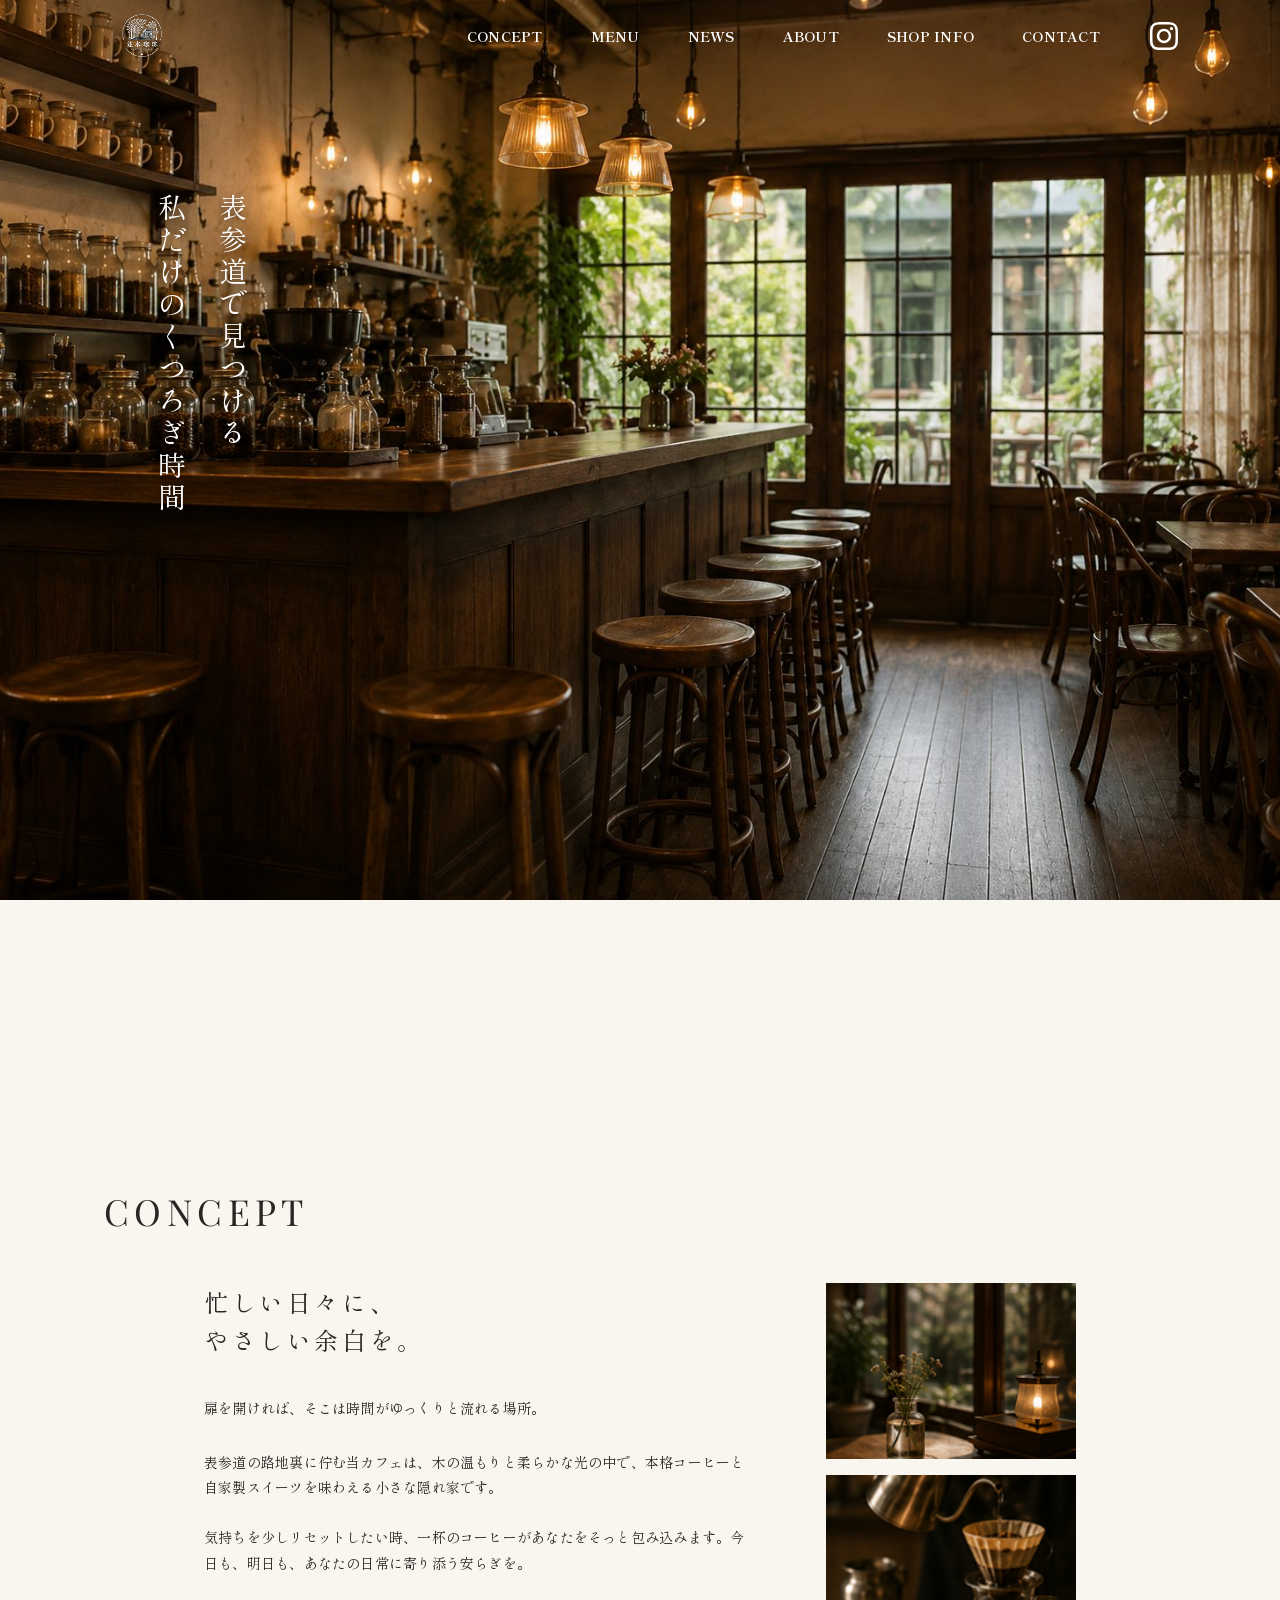
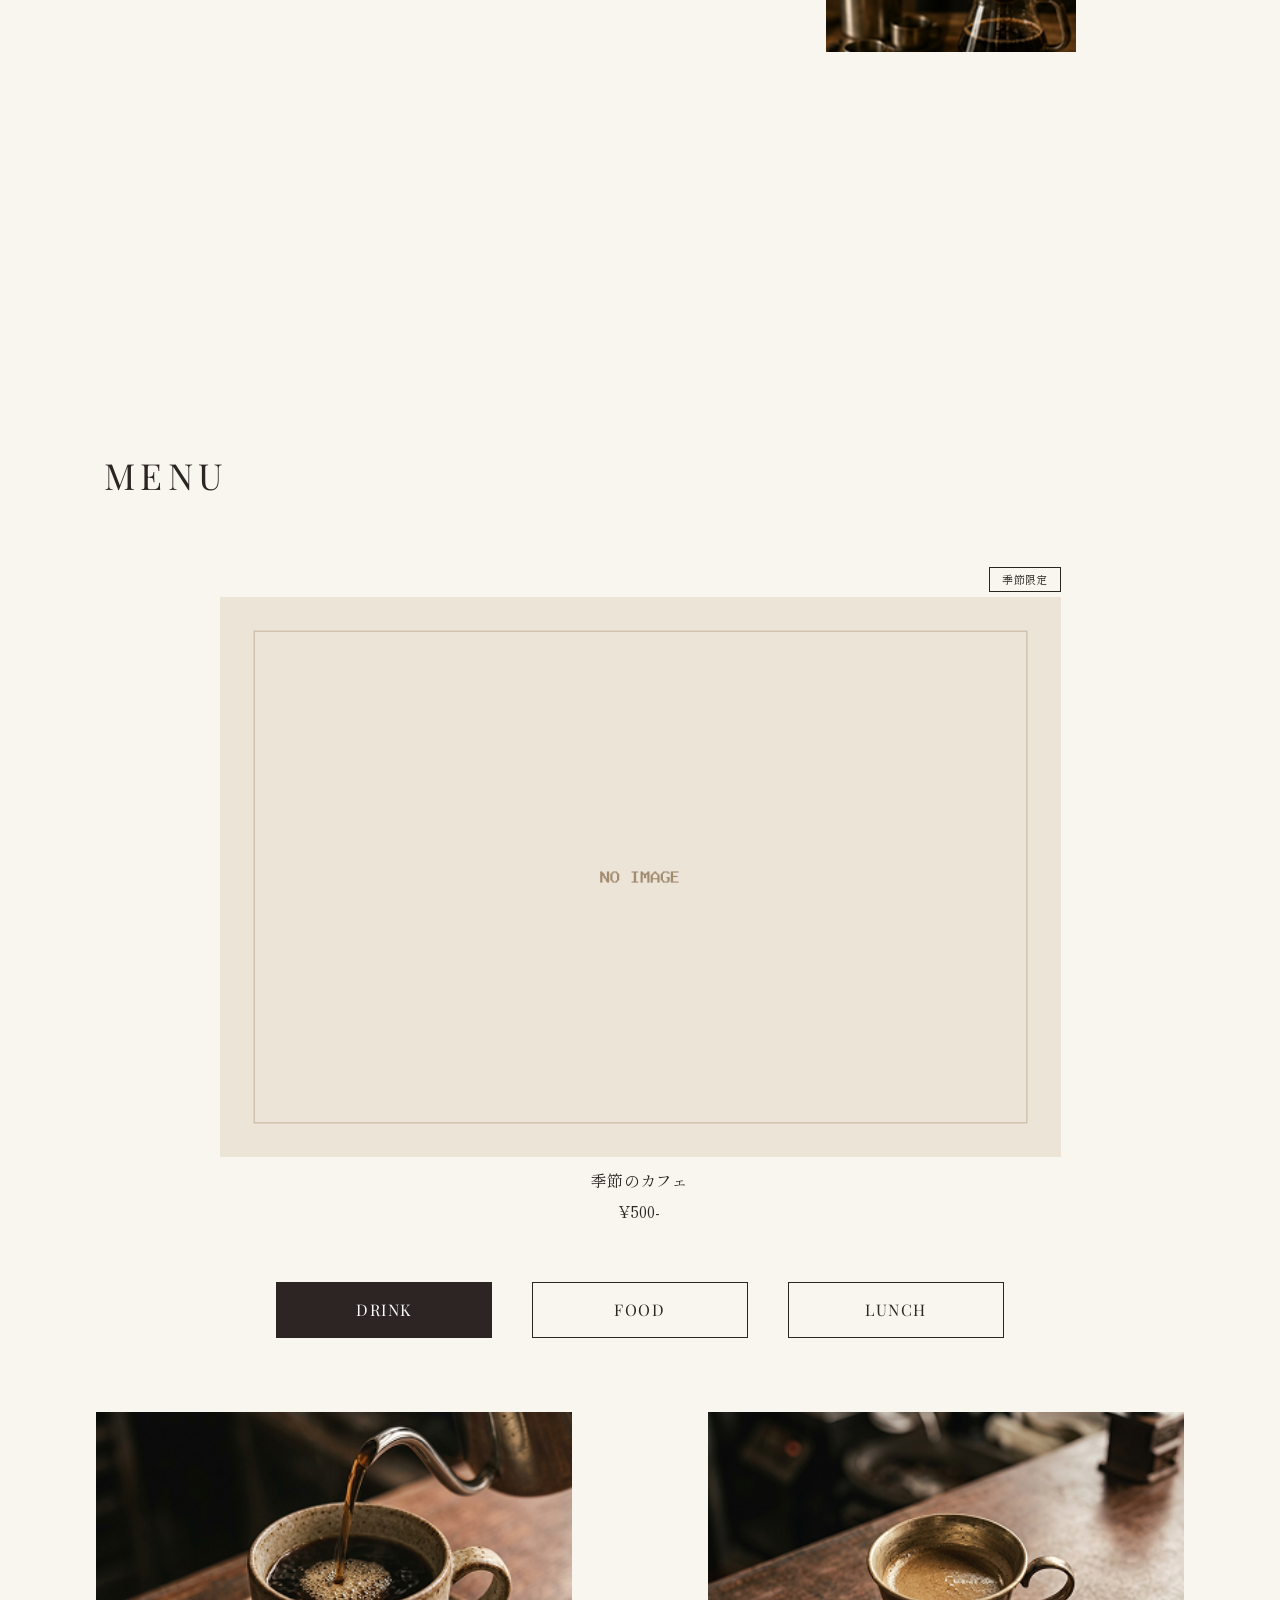
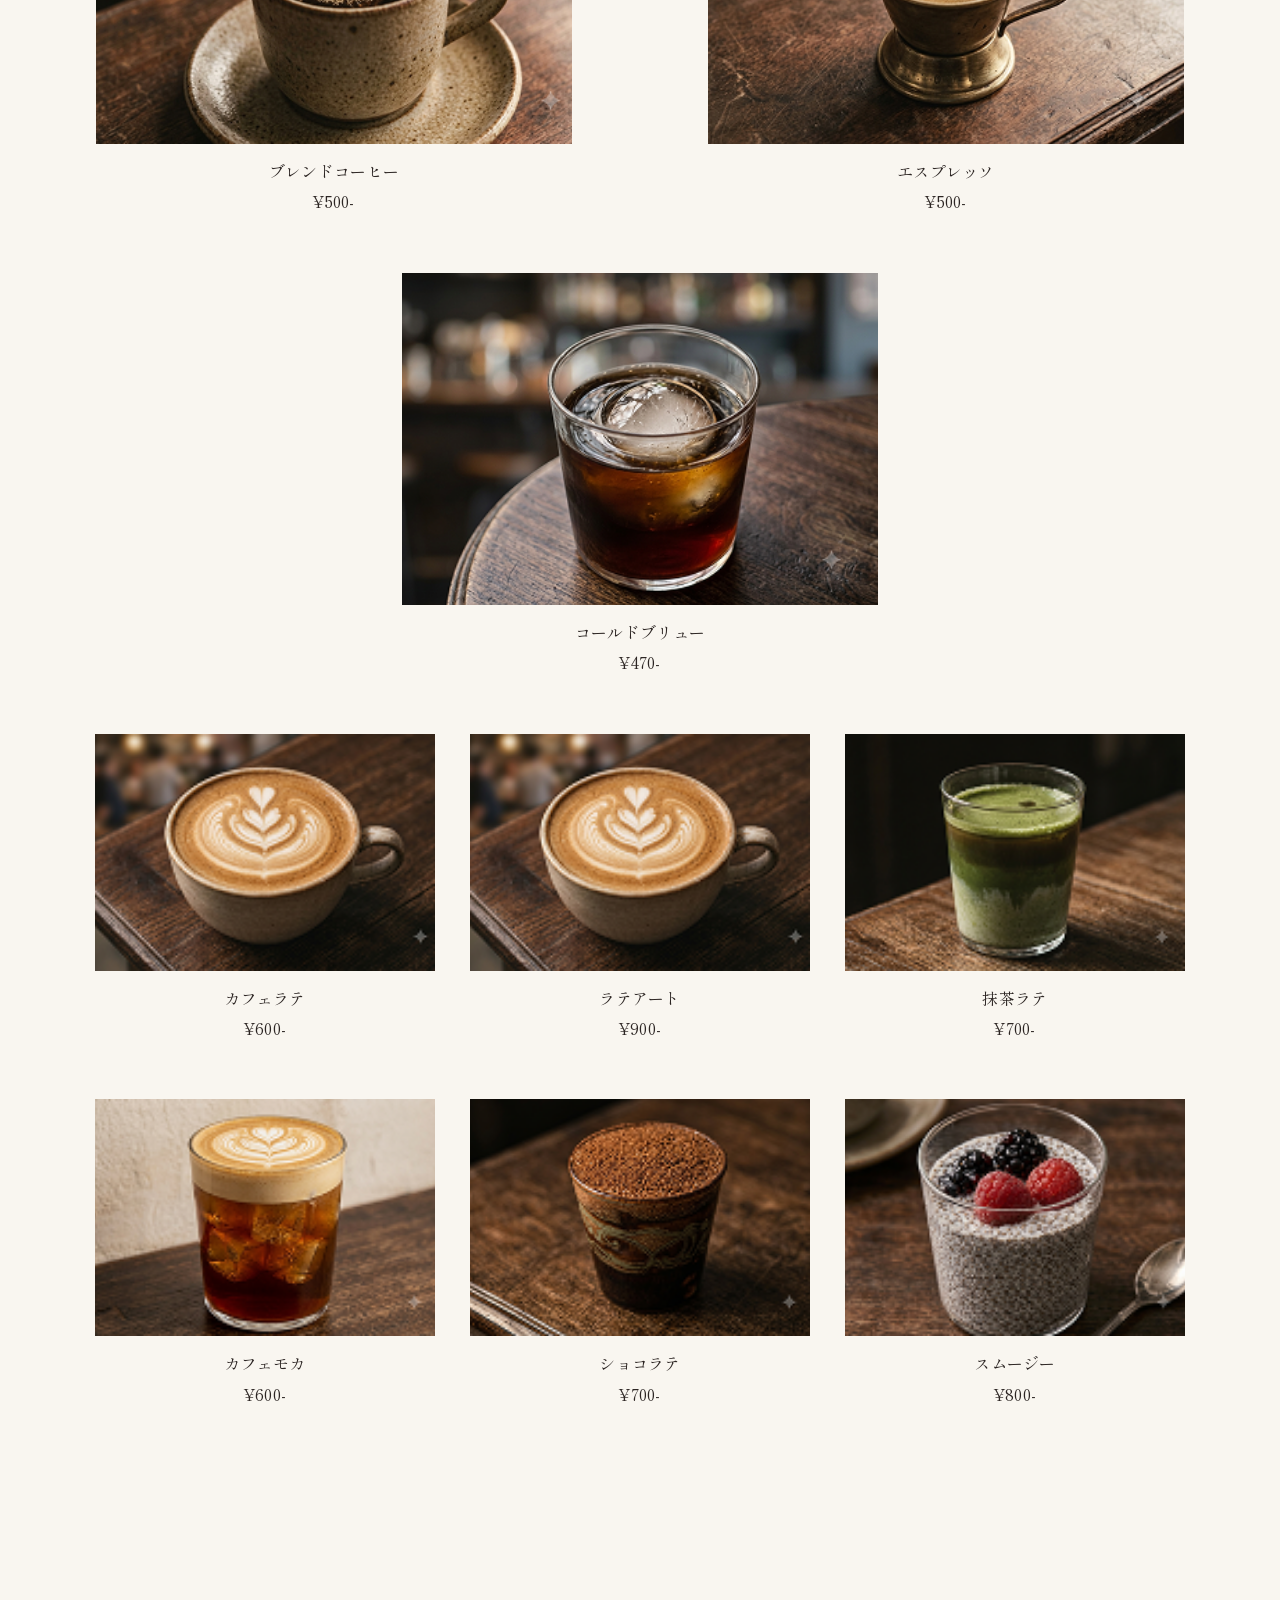
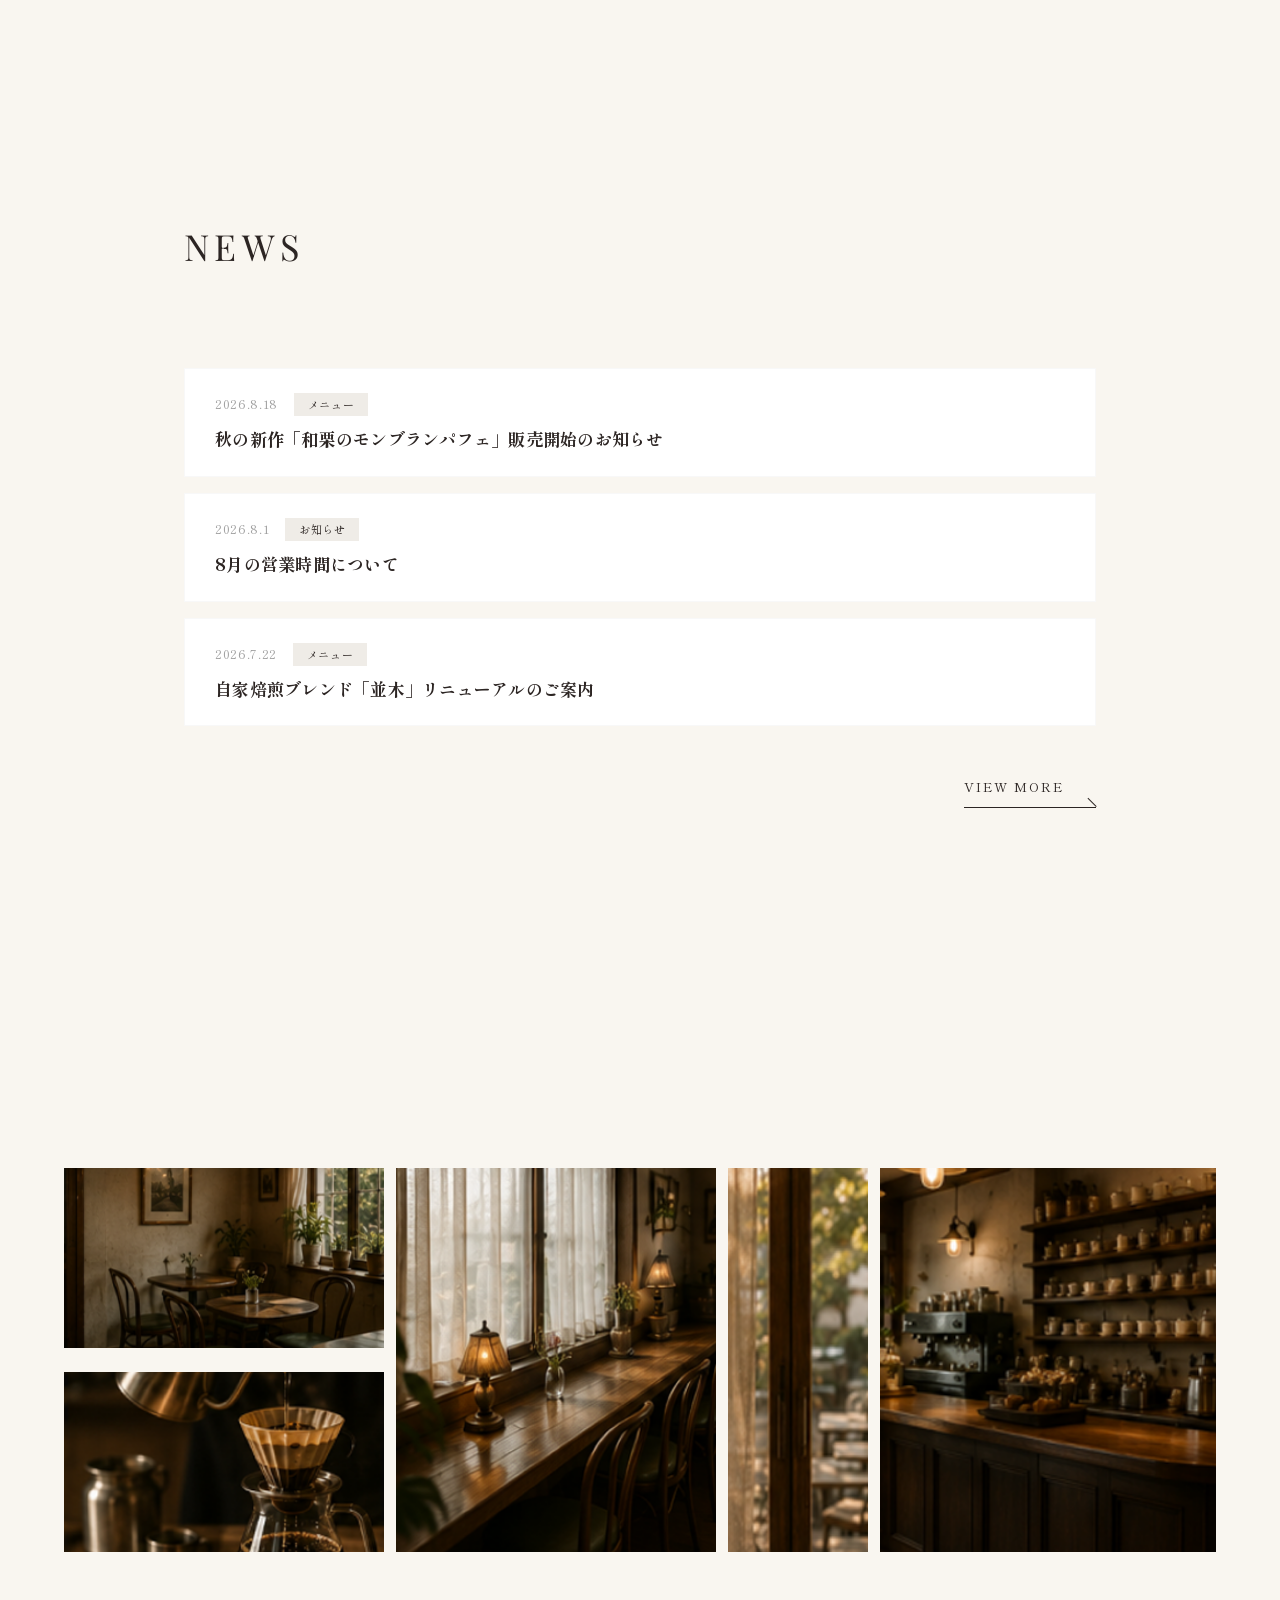
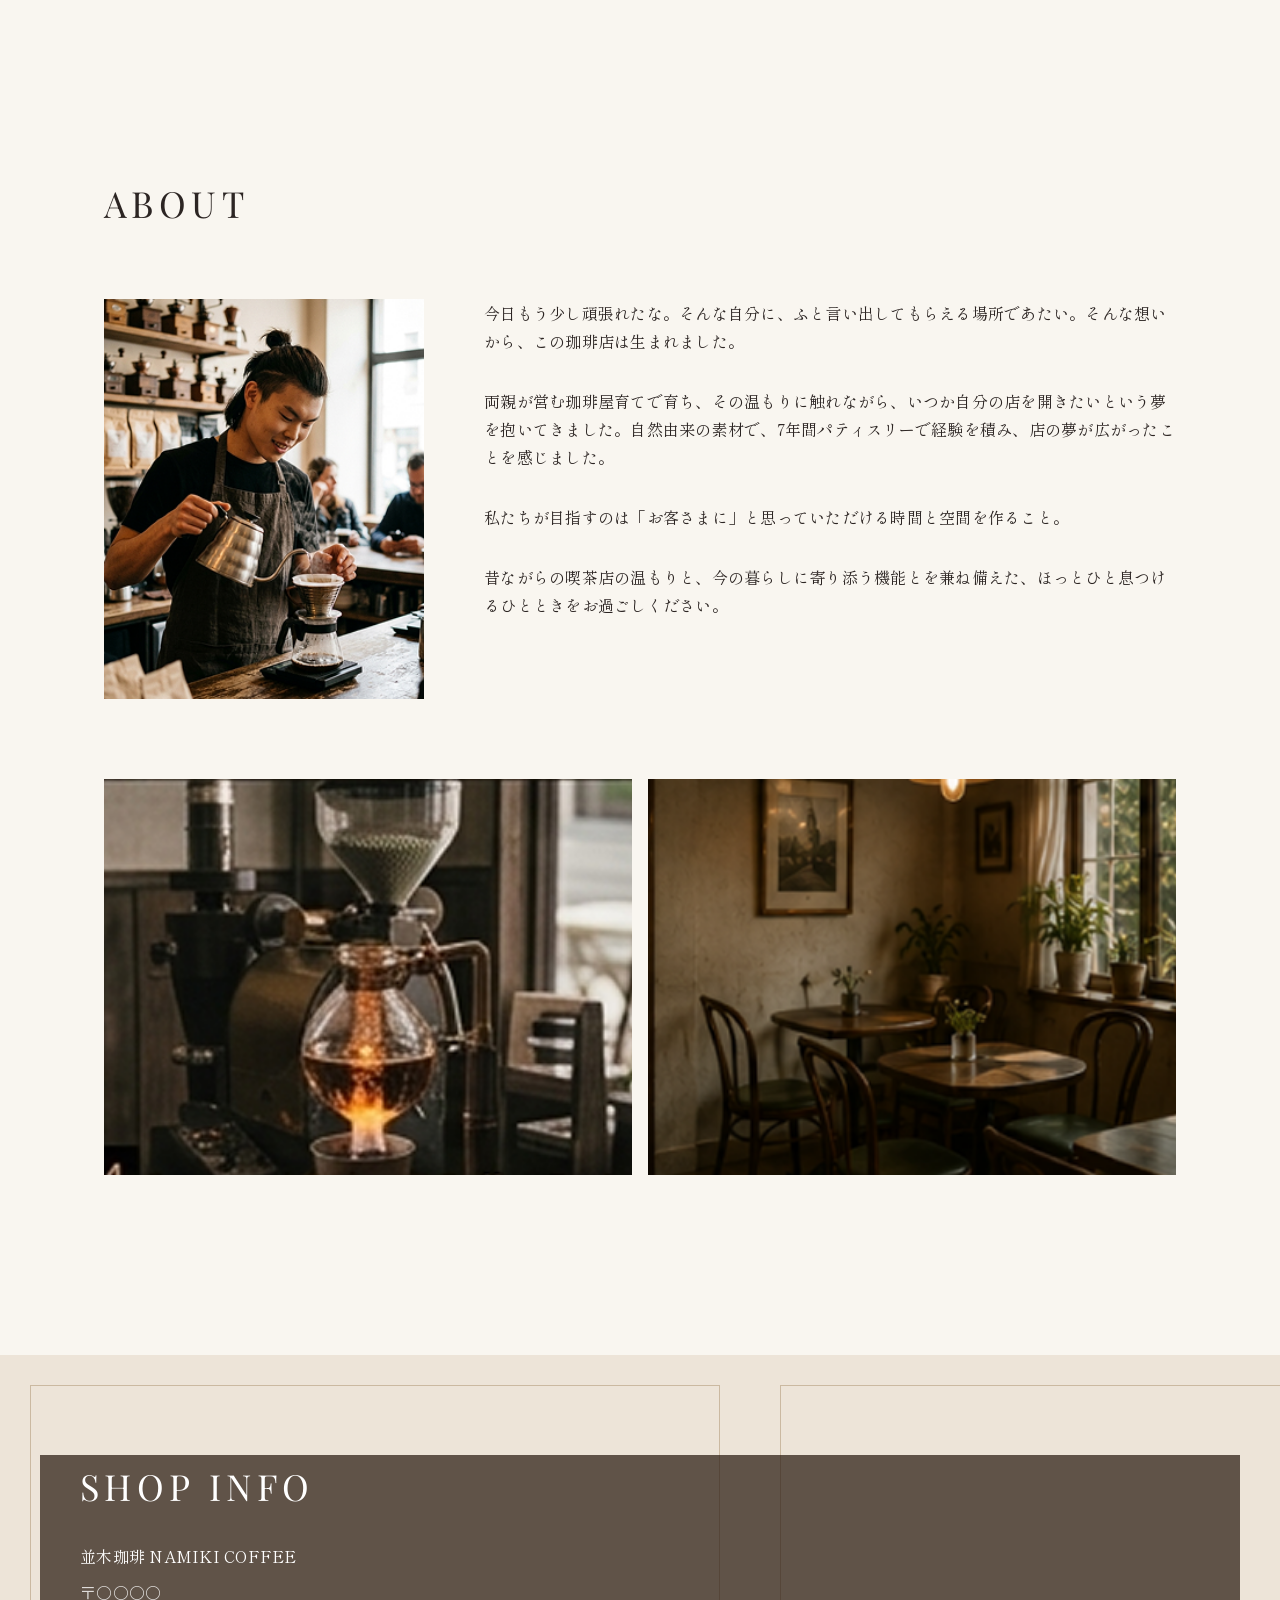
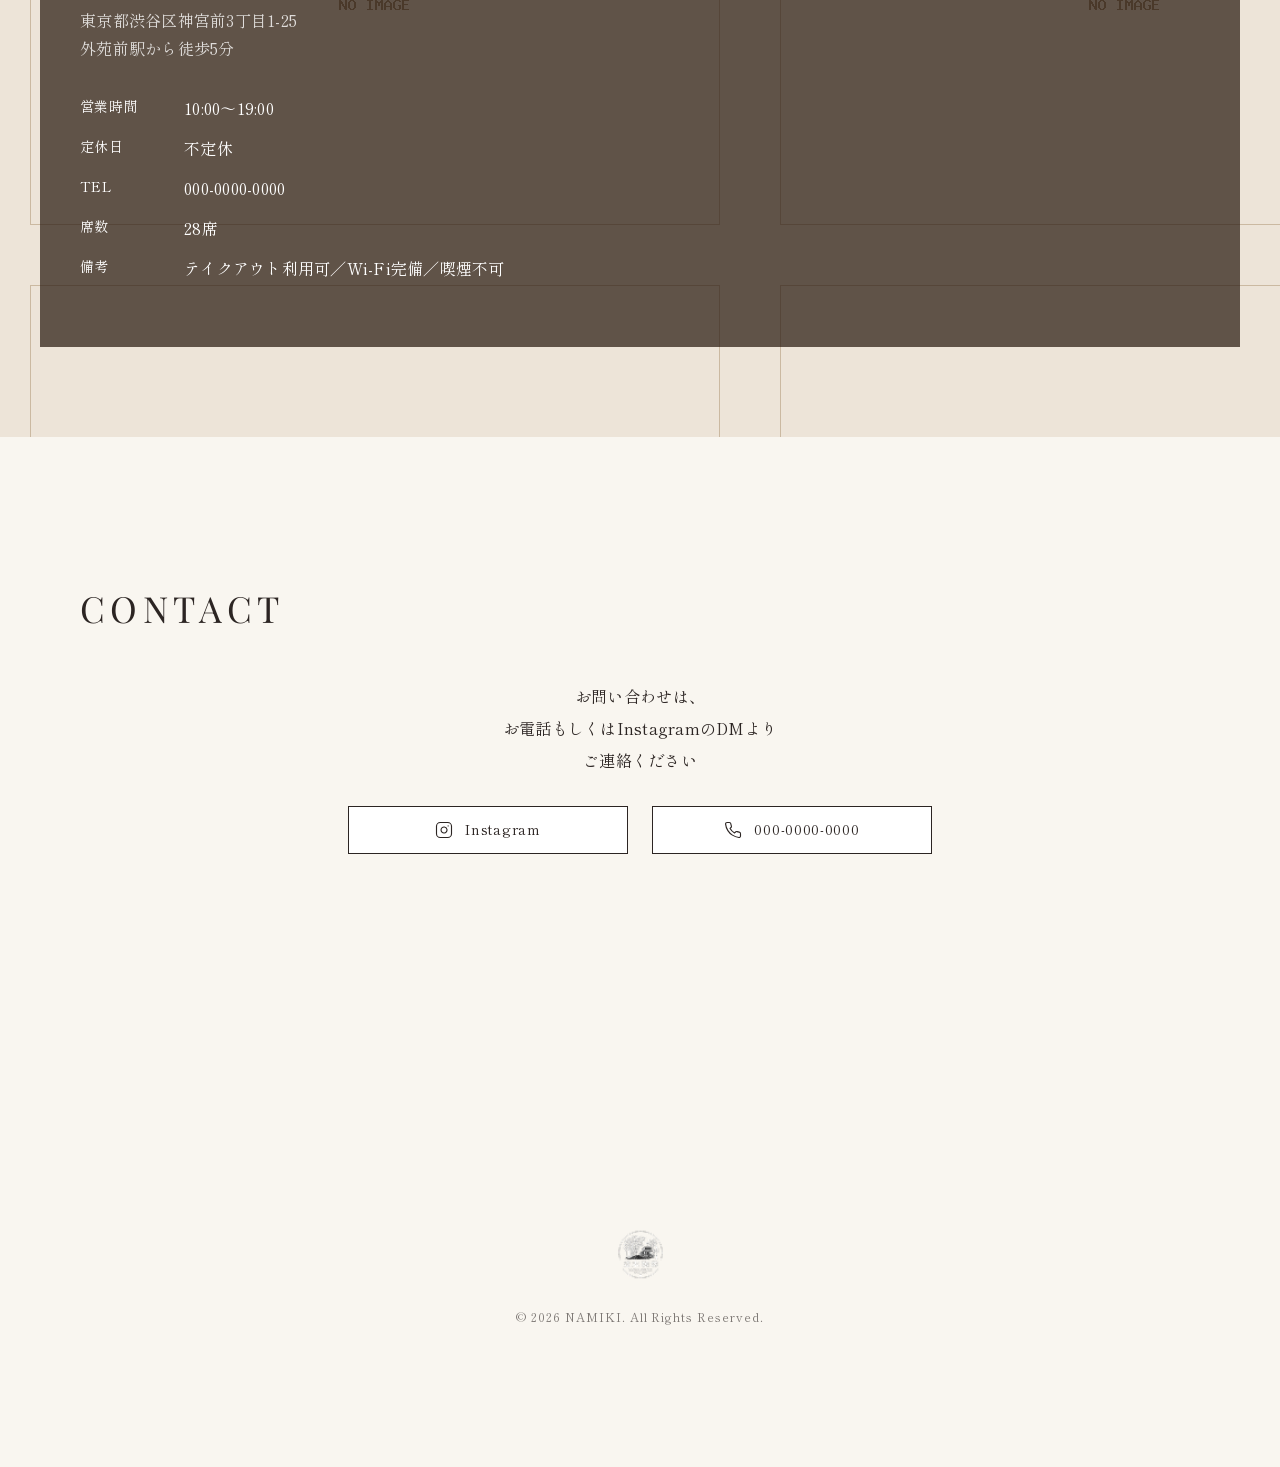
==== docs/index.html @ 64cb024b "Add static demo site for GitHub Pages WordPress なしでテーマのテンプレートを実行し、静的 HTML を書き出す ビルドスクリプトを追加。出力を docs" ====
<!doctype html>
<html lang="ja">
<head>
<meta charset="utf-8" />
<meta name="viewport" content="width=device-width,initial-scale=1" />
<meta name="format-detection" content="telephone=no" />


<!-- favicon/web-clip-icon -->
<link rel="icon" href="./assets/img/favicon.ico" type="image/ico" />
<link rel="icon" href="./assets/img/favicon.png" type="image/png" />
<link rel="icon" href="./assets/img/favicon.svg" type="image/svg+xml" />
<link rel="apple-touch-icon" href="./assets/img/webclip.png" />

<!-- ogp -->
<meta property="og:site_name" content="並木珈琲" />
<meta property="og:url" content="index.html" />
<meta property="og:type" content="website" />
<meta property="og:title" content="並木珈琲 | 街角の喫茶店。一杯ずつ淹れる珈琲と、季節の甘味。" />
<meta property="og:description" content="街角の喫茶店。一杯ずつ淹れる珈琲と、季節の甘味。" />
<meta property="og:locale" content="ja_JP" />
<meta name="twitter:card" content="summary_large_image" />

<!-- google fonts -->
<link rel="preconnect" href="https://fonts.googleapis.com" />
<link rel="preconnect" href="https://fonts.gstatic.com" crossorigin />


<title>並木珈琲 | 街角の喫茶店。一杯ずつ淹れる珈琲と、季節の甘味。</title>
<link rel="stylesheet" href="https://fonts.googleapis.com/css2?family=Playfair+Display:ital,wght@0,400..900;1,400..900&amp;family=Shippori+Mincho&amp;display=swap" />
<link rel="stylesheet" href="./assets/css/reset.css" />
<link rel="stylesheet" href="./assets/css/main.css" />
</head>
<body class="home top-page">

<!-- ▼header▼ -->
<header class="l_header">
	<h1 class="l_header-logo">
		<a href="index.html" class="l_header-logo_link">
			<img
				src="./assets/img/img_logo.png"
				alt="並木珈琲ロゴ"
				class="l_header-logo_img"
			/>
		</a>
	</h1>

	<nav class="l_header-nav js_nav">
			<ul class="l_header-nav_list">
		<li class="l_header-nav_item"><a href="#concept" class="l_header-nav_link">CONCEPT</a></li>
		<li class="l_header-nav_item"><a href="#menu" class="l_header-nav_link">MENU</a></li>
		<li class="l_header-nav_item"><a href="#news" class="l_header-nav_link">NEWS</a></li>
		<li class="l_header-nav_item"><a href="#about" class="l_header-nav_link">ABOUT</a></li>
		<li class="l_header-nav_item"><a href="#shop-info" class="l_header-nav_link">SHOP INFO</a></li>
		<li class="l_header-nav_item"><a href="#contact" class="l_header-nav_link">CONTACT</a></li>
		<li class="l_header-nav_item">
			<a href="https://instagram.com" target="_blank" rel="noopener" class="l_header-nav_link">
				<span class="l_header-nav_text-sp">Instagram</span>
				<svg class="l_header-nav_icon-pc" xmlns="http://www.w3.org/2000/svg" viewBox="0 0 448 512" width="24" height="24" fill="currentColor">
					<path d="M224.1 141c-63.6 0-114.9 51.3-114.9 114.9s51.3 114.9 114.9 114.9S339 319.5 339 255.9 287.7 141 224.1 141zm0 189.9c-41.4 0-75-33.6-75-75s33.6-75 75-75 75 33.6 75 75-33.6 75-75 75zm146.2-193.4c0 14.9-12 26.9-26.9 26.9-14.9 0-26.9-12-26.9-26.9s12-26.9 26.9-26.9c14.9 0 26.9 12 26.9 26.9zm76.1 27.2c-1.7-35.9-9.9-67.7-36.2-93.9-26.2-26.2-58-34.4-93.9-36.2-37-2.1-147.9-2.1-184.9 0-35.8 1.7-67.6 9.9-93.9 36.1s-34.4 58-36.2 93.9c-2.1 37-2.1 147.9 0 184.9 1.7 35.9 9.9 67.7 36.2 93.9s58 34.4 93.9 36.2c37 2.1 147.9 2.1 184.9 0 35.9-1.7 67.7-9.9 93.9-36.2 26.2-26.2 34.4-58 36.2-93.9 2.1-37 2.1-147.8 0-184.8zM398.8 388c-7.8 19.6-22.9 34.7-42.6 42.6-29.5 11.7-99.5 9-132.1 9s-102.7 2.6-132.1-9c-19.6-7.8-34.7-22.9-42.6-42.6-11.7-29.5-9-99.5-9-132.1s-2.6-102.7 9-132.1c7.8-19.6 22.9-34.7 42.6-42.6 29.5-11.7 99.5-9 132.1-9s102.7-2.6 132.1 9c19.6 7.8 34.7 22.9 42.6 42.6 11.7 29.5 9 99.5 9 132.1s2.7 102.7-9 132.1z" />
				</svg>
			</a>
		</li>
	</ul>
		</nav>

	<!--ハンバーガーメニュー-->
	<button class="m_hamburger js_hamburger" aria-label="メニューを開閉する">
		<span class="m_hamburger-bar"></span>
		<span class="m_hamburger-bar"></span>
		<span class="m_hamburger-bar"></span>
	</button>
</header>
<!-- ▲header▲ -->

<div class="m_slider js_slider" aria-label="メインビジュアル">
      <ul class="m_slider__list js_slider-list">
        <!-- スライド 1 -->
        <li class="m_slider__item">
          <div class="img_wrapper m_slider__img-wrap">
            <img
              src="./assets/img/img_FV_01_SP.jpg"
              width="750"
              height="1000"
              alt="店内の様子1"
              class="m_slider__img m_slider__img--sp"
            />
            <img
              src="./assets/img/img_FV_01_PC.jpg"
              width="1600"
              height="700"
              alt="店内の様子1"
              class="m_slider__img m_slider__img--pc"
            />
          </div>
        </li>

        <!-- スライド 2 -->
        <li class="m_slider__item">
          <div class="img_wrapper m_slider__img-wrap">
            <img
              src="./assets/img/img_FV_02_SP.jpg"
              width="750"
              height="1000"
              alt="店内の様子2"
              class="m_slider__img m_slider__img--sp"
            />
            <img
              src="./assets/img/img_FV_02_PC.jpg"
              width="1600"
              height="700"
              alt="店内の様子2"
              class="m_slider__img m_slider__img--pc"
            />
          </div>
        </li>

        <!-- スライド 3 -->
        <li class="m_slider__item">
          <div class="img_wrapper m_slider__img-wrap">
            <img
              src="./assets/img/img_FV_03_SP.jpg"
              width="750"
              height="1000"
              alt="店内の様子3"
              class="m_slider__img m_slider__img--sp"
            />
            <img
              src="./assets/img/img_FV_03_PC.jpg"
              width="1600"
              height="700"
              alt="店内の様子3"
              class="m_slider__img m_slider__img--pc"
            />
          </div>
        </li>

        <!-- スライド 4 -->
        <li class="m_slider__item">
          <div class="img_wrapper m_slider__img-wrap">
            <img
              src="./assets/img/img_FV_04_SP.jpg"
              width="750"
              height="1000"
              alt="店内の様子4"
              class="m_slider__img m_slider__img--sp"
            />
            <img
              src="./assets/img/img_FV_04_PC.jpg"
              width="1600"
              height="700"
              alt="店内の様子4"
              class="m_slider__img m_slider__img--pc"
            />
          </div>
        </li>
      </ul>

      <p class="m_slider__catch">表参道で見つける<br />私だけのくつろぎ時間</p>
    </div>

    <main class="l_main">
      <!-- CONCEPT -->
      <section id="concept" class="page_top__concept">
        <div class="page_top__concept__inner l_container">
          <p class="u_eyebrow">CONCEPT</p>

          <div class="top_concept_contents-wrapper">
            <div class="top_concept_text-wrapper">
              <h2 class="page_top__concept__heading">
                忙しい日々に、<br />やさしい余白を。
              </h2>

              <div class="page_top__concept__body">
                <p class="page_top__concept__desc">
                  扉を開ければ、そこは時間がゆっくりと流れる場所。
                </p>
                <p class="page_top__concept__desc">
                  表参道の路地裏に佇む当カフェは、木の温もりと柔らかな光の中で、本格コーヒーと自家製スイーツを味わえる小さな隠れ家です。
                </p>
                <p class="page_top__concept__desc">
                  気持ちを少しリセットしたい時、一杯のコーヒーがあなたをそっと包み込みます。今日も、明日も、あなたの日常に寄り添う安らぎを。
                </p>
              </div>
            </div>

            <div class="page_top__concept__imgs">
              <div class="img_wrapper page_top__concept__img">
                <img
                  src="./assets/img/img_concept_01.png"
                  width="200"
                  height="141"
                  alt="観葉植物とランプの置かれた店内"
                  class="page_top__concept__img-el"
                />
              </div>
              <div class="img_wrapper page_top__concept__img">
                <img
                  src="./assets/img/img_concept_02.png"
                  width="200"
                  height="141"
                  alt="ドリップコーヒーを淹れる様子"
                  class="page_top__concept__img-el"
                />
              </div>
            </div>
          </div>
        </div>
      </section>

      <!-- MENU -->
      <section id="menu" class="page_top__menu">
        <div class="page_top__menu__inner">
          <p class="u_eyebrow">MENU</p>

          <div class="page_top__menu__featured">
            <span class="m_badge">季節限定</span>
            <div class="img_wrapper page_top__menu__featured-img">
              <img
                src="./assets/img/img_menu_season.png"
                width="750"
                height="500"
                alt="季節のカフェ"
                class="page_top__menu__featured-img-el"
              />
            </div>
            <p class="page_top__menu__featured-name">季節のカフェ</p>
            <p class="page_top__menu__featured-price">¥500-</p>
          </div>

          <div class="m_tab js_tab">
            <ul class="m_tab__list" role="tablist">
              <li>
                <button
                  type="button"
                  class="m_tab__btn js_tab-btn is-active"
                  data-target="drink"
                  role="tab"
                  aria-selected="true"
                >
                  DRINK
                </button>
              </li>
              <li>
                <button
                  type="button"
                  class="m_tab__btn js_tab-btn"
                  data-target="food"
                  role="tab"
                  aria-selected="false"
                >
                  FOOD
                </button>
              </li>
              <li>
                <button
                  type="button"
                  class="m_tab__btn js_tab-btn"
                  data-target="lunch"
                  role="tab"
                  aria-selected="false"
                >
                  LUNCH
                </button>
              </li>
            </ul>

            <!-- ==========================================
          DRINK パネル
          ========================================== -->
            <div
              class="page_top__menu__list js_tab-panel"
              data-panel="drink"
              role="tabpanel"
            >
              <!-- 1〜3個目の特殊配置ブロック -->
              <ul class="page_top__menu__group-top">
                <li class="page_top__menu__item">
                  <div class="img_wrapper page_top__menu__thumb">
                    <img
                      src="./assets/img/img_drink_1.png"
                      width="343"
                      height="239"
                      alt="ブレンドコーヒー"
                      class="page_top__menu__thumb-el"
                    />
                  </div>
                  <p class="page_top__menu__name">ブレンドコーヒー</p>
                  <p class="page_top__menu__price">¥500-</p>
                </li>
                <li class="page_top__menu__item">
                  <div class="img_wrapper page_top__menu__thumb">
                    <img
                      src="./assets/img/img_drink_2.png"
                      width="343"
                      height="239"
                      alt="エスプレッソ"
                      class="page_top__menu__thumb-el"
                    />
                  </div>
                  <p class="page_top__menu__name">エスプレッソ</p>
                  <p class="page_top__menu__price">¥500-</p>
                </li>
                <li class="page_top__menu__item">
                  <div class="img_wrapper page_top__menu__thumb">
                    <img
                      src="./assets/img/img_drink_3.png"
                      width="343"
                      height="239"
                      alt="コールドブリュー"
                      class="page_top__menu__thumb-el"
                    />
                  </div>
                  <p class="page_top__menu__name">コールドブリュー</p>
                  <p class="page_top__menu__price">¥470-</p>
                </li>
              </ul>

              <!-- 4番目以降の通常2列/3列グリッドブロック -->
              <ul class="page_top__menu__group-bottom">
                <li class="page_top__menu__item">
                  <div class="img_wrapper page_top__menu__thumb">
                    <img
                      src="./assets/img/img_drink_4.png"
                      width="343"
                      height="239"
                      alt="カフェラテ"
                      class="page_top__menu__thumb-el"
                    />
                  </div>
                  <p class="page_top__menu__name">カフェラテ</p>
                  <p class="page_top__menu__price">¥600-</p>
                </li>
                <li class="page_top__menu__item">
                  <div class="img_wrapper page_top__menu__thumb">
                    <img
                      src="./assets/img/img_drink_4.png"
                      width="343"
                      height="239"
                      alt="ラテアート"
                      class="page_top__menu__thumb-el"
                    />
                  </div>
                  <p class="page_top__menu__name">ラテアート</p>
                  <p class="page_top__menu__price">¥900-</p>
                </li>
                <li class="page_top__menu__item">
                  <div class="img_wrapper page_top__menu__thumb">
                    <img
                      src="./assets/img/img_drink_5.png"
                      width="343"
                      height="239"
                      alt="抹茶ラテ"
                      class="page_top__menu__thumb-el"
                    />
                  </div>
                  <p class="page_top__menu__name">抹茶ラテ</p>
                  <p class="page_top__menu__price">¥700-</p>
                </li>
                <li class="page_top__menu__item">
                  <div class="img_wrapper page_top__menu__thumb">
                    <img
                      src="./assets/img/img_drink_6.png"
                      width="343"
                      height="239"
                      alt="カフェモカ"
                      class="page_top__menu__thumb-el"
                    />
                  </div>
                  <p class="page_top__menu__name">カフェモカ</p>
                  <p class="page_top__menu__price">¥600-</p>
                </li>
                <li class="page_top__menu__item">
                  <div class="img_wrapper page_top__menu__thumb">
                    <img
                      src="./assets/img/img_drink_7.png"
                      width="343"
                      height="239"
                      alt="ショコラテ"
                      class="page_top__menu__thumb-el"
                    />
                  </div>
                  <p class="page_top__menu__name">ショコラテ</p>
                  <p class="page_top__menu__price">¥700-</p>
                </li>
                <li class="page_top__menu__item">
                  <div class="img_wrapper page_top__menu__thumb">
                    <img
                      src="./assets/img/img_drink_8.png"
                      width="343"
                      height="239"
                      alt="スムージー"
                      class="page_top__menu__thumb-el"
                    />
                  </div>
                  <p class="page_top__menu__name">スムージー</p>
                  <p class="page_top__menu__price">¥800-</p>
                </li>
              </ul>
            </div>
            <div
              class="page_top__menu__list js_tab-panel is-hidden"
              data-panel="food"
              role="tabpanel"
            >
              <!-- 1〜3個目の特殊配置ブロック -->
              <ul class="page_top__menu__group-top">
                <li class="page_top__menu__item">
                  <div class="img_wrapper page_top__menu__thumb">
                    <img
                      src="./assets/img/img_food_1.jpg"
                      width="343"
                      height="239"
                      alt="チーズケーキ"
                      class="page_top__menu__thumb-el"
                    />
                  </div>
                  <p class="page_top__menu__name">チーズケーキ</p>
                  <p class="page_top__menu__price">¥400-</p>
                </li>
                <li class="page_top__menu__item">
                  <div class="img_wrapper page_top__menu__thumb">
                    <img
                      src="./assets/img/img_food_2.jpg"
                      width="343"
                      height="239"
                      alt="プリンアラモード"
                      class="page_top__menu__thumb-el"
                    />
                  </div>
                  <p class="page_top__menu__name">プリンアラモード</p>
                  <p class="page_top__menu__price">¥500-</p>
                </li>
                <li class="page_top__menu__item">
                  <div class="img_wrapper page_top__menu__thumb">
                    <img
                      src="./assets/img/img_food_3.jpg"
                      width="343"
                      height="239"
                      alt="コーヒーゼリー"
                      class="page_top__menu__thumb-el"
                    />
                  </div>
                  <p class="page_top__menu__name">コーヒーゼリー</p>
                  <p class="page_top__menu__price">¥450-</p>
                </li>
              </ul>

              <!-- 4番目以降の通常2列/3列グリッドブロック -->
              <ul class="page_top__menu__group-bottom">
                <li class="page_top__menu__item">
                  <div class="img_wrapper page_top__menu__thumb">
                    <img
                      src="./assets/img/img_food_4.jpg"
                      width="343"
                      height="239"
                      alt="クロワッサン"
                      class="page_top__menu__thumb-el"
                    />
                  </div>
                  <p class="page_top__menu__name">クロワッサン</p>
                  <p class="page_top__menu__price">¥300-</p>
                </li>
                <li class="page_top__menu__item">
                  <div class="img_wrapper page_top__menu__thumb">
                    <img
                      src="./assets/img/img_food_5.jpg"
                      width="343"
                      height="239"
                      alt="ショコラ"
                      class="page_top__menu__thumb-el"
                    />
                  </div>
                  <p class="page_top__menu__name">ショコラ</p>
                  <p class="page_top__menu__price">¥600-</p>
                </li>
                <li class="page_top__menu__item">
                  <div class="img_wrapper page_top__menu__thumb">
                    <img
                      src="./assets/img/img_food_6.jpg"
                      width="343"
                      height="239"
                      alt="野菜のキッシュ"
                      class="page_top__menu__thumb-el"
                    />
                  </div>
                  <p class="page_top__menu__name">野菜のキッシュ</p>
                  <p class="page_top__menu__price">¥700-</p>
                </li>
                <li class="page_top__menu__item">
                  <div class="img_wrapper page_top__menu__thumb">
                    <img
                      src="./assets/img/img_food_7.jpg"
                      width="343"
                      height="239"
                      alt="サンドウィッチ"
                      class="page_top__menu__thumb-el"
                    />
                  </div>
                  <p class="page_top__menu__name">サンドウィッチ</p>
                  <p class="page_top__menu__price">¥800-</p>
                </li>
              </ul>
            </div>
            <div
              class="page_top__menu__list js_tab-panel is-hidden"
              data-panel="lunch"
              role="tabpanel"
            >
              <!-- 1〜3個目ブロック -->
              <ul class="page_top__menu__group-top">
                <li class="page_top__menu__item">
                  <div class="img_wrapper page_top__menu__thumb">
                    <img
                      src="./assets/img/img_lunch_1.png"
                      width="343"
                      height="239"
                      alt="ランチセットA"
                      class="page_top__menu__thumb-el"
                    />
                  </div>
                  <p class="page_top__menu__name">ランチセットA</p>
                  <p class="page_top__menu__price">¥1000-</p>
                </li>
                <li class="page_top__menu__item">
                  <div class="img_wrapper page_top__menu__thumb">
                    <img
                      src="./assets/img/img_lunch_2.png"
                      width="343"
                      height="239"
                      alt="ランチセットB"
                      class="page_top__menu__thumb-el"
                    />
                  </div>
                  <p class="page_top__menu__name">ランチセットB</p>
                  <p class="page_top__menu__price">¥1200-</p>
                </li>
                <li class="page_top__menu__item">
                  <div class="img_wrapper page_top__menu__thumb">
                    <img
                      src="./assets/img/img_lunch_3.png"
                      width="343"
                      height="239"
                      alt="ランチセットC"
                      class="page_top__menu__thumb-el"
                    />
                  </div>
                  <p class="page_top__menu__name">ランチセットC</p>
                  <p class="page_top__menu__price">¥1200-</p>
                </li>
              </ul>


            </div>
          </div>
        </div>
      </section>

      <section id="news" class="page_top__news">
        <div class="page_top__news__inner l_container">
          <p class="u_eyebrow">NEWS</p>

          <!-- ニュースリスト（最新3件） -->
          <div class="page_top__news__list">
                                                      <a href="news-single.html" class="page_top__news__item">
                  <div class="page_top__news__meta">
                    <time class="page_top__news__date" datetime="2026-08-18">2026.8.18</time>
                    <span class="page_top__news__category">メニュー</span>
                  </div>
                  <h3 class="page_top__news__title">秋の新作「和栗のモンブランパフェ」販売開始のお知らせ</h3>
                </a>
                              <a href="news-single.html" class="page_top__news__item">
                  <div class="page_top__news__meta">
                    <time class="page_top__news__date" datetime="2026-08-01">2026.8.1</time>
                    <span class="page_top__news__category">お知らせ</span>
                  </div>
                  <h3 class="page_top__news__title">8月の営業時間について</h3>
                </a>
                              <a href="news-single.html" class="page_top__news__item">
                  <div class="page_top__news__meta">
                    <time class="page_top__news__date" datetime="2026-07-22">2026.7.22</time>
                    <span class="page_top__news__category">メニュー</span>
                  </div>
                  <h3 class="page_top__news__title">自家焙煎ブレンド「並木」リニューアルのご案内</h3>
                </a>
                                                  </div>

          <!-- VIEW MORE リンク -->
          <div class="page_top__news__more-container">
            <a href="news.html" class="page_top__news__more-btn">VIEW MORE</a>
          </div>
        </div>
      </section>

      <section class="photo-section">
        <!-- スライドショーエリア -->
        <div class="about-slider-outer">
          <div class="about-slider-track">
            <!-- 【セットA（オリジナル）】 -->
            <div class="about-slide-group">
              <div class="slide-col-double">
                <div class="slide-img-s">
                  <img src="./assets/img/img_gallery-01.png" alt="カフェ店内1" />
                </div>
                <div class="slide-img-s">
                  <img src="./assets/img/img_gallery-02.png" alt="ドリップコーヒー" />
                </div>
              </div>
              <div class="slide-col-tall">
                <img src="./assets/img/img_gallery-03.png" alt="窓際の席" />
              </div>
              <div class="slide-col-slim">
                <img src="./assets/img/img_gallery-04.png" alt="テラス入り口" />
              </div>
              <div class="slide-col-wide">
                <img src="./assets/img/img_gallery-05.png" alt="カウンター内装" />
              </div>
              <div class="slide-col-double">
                <div class="slide-img-s">
                  <img src="./assets/img/img_gallery-06.png" alt="ペンダントライト" />
                </div>
                <div class="slide-img-s">
                  <img src="./assets/img/img_gallery-07.png" alt="窓辺の観葉植物" />
                </div>
              </div>
            </div>

            <!-- 【セットB（無限ループ用の複製)】 -->
            <div class="about-slide-group" aria-hidden="true">
              <div class="slide-col-double">
                <div class="slide-img-s">
                  <img src="./assets/img/img_gallery-01.png" alt="カフェ店内1" />
                </div>
                <div class="slide-img-s">
                  <img src="./assets/img/img_gallery-02.png" alt="ドリップコーヒー" />
                </div>
              </div>
              <div class="slide-col-tall">
                <img src="./assets/img/img_gallery-03.png" alt="窓際の席" />
              </div>
              <div class="slide-col-slim">
                <img src="./assets/img/img_gallery-04.png" alt="テラス入り口" />
              </div>
              <div class="slide-col-wide">
                <img src="./assets/img/img_gallery-05.png" alt="カウンター内装" />
              </div>
              <div class="slide-col-double">
                <div class="slide-img-s">
                  <img src="./assets/img/img_gallery-06.png" alt="ペンダントライト" />
                </div>
                <div class="slide-img-s">
                  <img src="./assets/img/img_gallery-07.png" alt="窓辺の観葉植物" />
                </div>
              </div>
            </div>
          </div>
        </div>
      </section>

      <!-- ABOUT -->
      <section id="about" class="page_top__about">
        <div class="page_top__about__inner">
          <p class="u_eyebrow">ABOUT</p>
          <div class="img_wrapper page_top__about__main-img">
            <img
              src="./assets/img/img_about_01.png"
              width="320"
              height="400"
              alt="店主"
              class="page_top__about__main-img-el"
            />
          </div>
          <div class="page_top__about__body">
            <p class="page_top__about__desc">
              今日もう少し頑張れたな。そんな自分に、ふと言い出してもらえる場所であたい。そんな想いから、この珈琲店は生まれました。
            </p>
            <p class="page_top__about__desc">
              両親が営む珈琲屋育てで育ち、その温もりに触れながら、いつか自分の店を開きたいという夢を抱いてきました。自然由来の素材で、7年間パティスリーで経験を積み、店の夢が広がったことを感じました。
            </p>
            <p class="page_top__about__desc">
              私たちが目指すのは「お客さまに」と思っていただける時間と空間を作ること。
            </p>
            <p class="page_top__about__desc">
              昔ながらの喫茶店の温もりと、今の暮らしに寄り添う機能とを兼ね備えた、ほっとひと息つけるひとときをお過ごしください。
            </p>
          </div>
          <div class="page_top__about__sub-imgs">
            <div class="img_wrapper">
              <img
                src="./assets/img/img_about_02.png"
                width="240"
                height="180"
                alt="店内の様子1"
                class="page_top__about__sub-img-el"
              />
            </div>
            <div class="img_wrapper">
              <img
                src="./assets/img/img_about_03.png"
                width="240"
                height="180"
                alt="店内の様子2"
                class="page_top__about__sub-img-el"
              />
            </div>
          </div>
        </div>
      </section>

      <!-- SHOP INFO -->
      <section id="shop-info" class="page_top__shop-info">
        <div class="page_top__shop-info__inner">
          <div>
            <p class="u_eyebrow">SHOP INFO</p>
            <!-- FIXME: 下記文章を修正 -->
            <p class="page_top__shop-info__name">並木珈琲 NAMIKI COFFEE</p>
            <p class="page_top__shop-info__addr">
              〒○○○○<br />東京都渋谷区神宮前3丁目1-25<br />外苑前駅から徒歩5分
            </p>
            <dl class="page_top__shop-info__table">
              <div class="page_top__shop-info__row">
                <dt>営業時間</dt>
                <dd>10:00〜19:00</dd>
              </div>
              <div class="page_top__shop-info__row">
                <dt>定休日</dt>
                <dd>不定休</dd>
              </div>
              <div class="page_top__shop-info__row">
                <dt>TEL</dt>
                <dd>000-0000-0000</dd>
              </div>
              <div class="page_top__shop-info__row">
                <dt>席数</dt>
                <dd>28席</dd>
              </div>
              <!-- FIXME: 下記備考追記 -->
              <div class="page_top__shop-info__row">
                <dt>備考</dt>
                <dd>テイクアウト利用可／Wi-Fi完備／喫煙不可</dd>
              </div>
            </dl>
          </div>
          <div class="page_top__shop-info__map">
            <iframe
              src="https://www.google.com/maps/embed?pb=!1m18!1m12!1m3!1d3241.2805745334113!2d139.7114525741355!3d35.67009283058855!2m3!1f0!2f0!3f0!3m2!1i1024!2i768!4f13.1!3m3!1m2!1s0x60188c98d68023bb%3A0xfa4b70dd1475ff44!2z44CSMTUwLTAwMDEg5p2x5Lqs6YO95riL6LC35Yy656We5a6u5YmN77yT5LiB55uu77yR4oiS77yS77yV!5e0!3m2!1sja!2sjp!4v1784699374245!5m2!1sja!2sjp"
              width="600"
              height="450"
              style="border: 0"
              allowfullscreen
              loading="lazy"
              referrerpolicy="no-referrer-when-downgrade"
              title="店舗地図"
            ></iframe>
          </div>
        </div>
      </section>

      <!-- CONTACT -->
      <section id="contact" class="page_top__contact">
        <div class="page_top__contact__inner">
          <header class="page_top__contact__header">
            <h2 class="u_eyebrow">CONTACT</h2>
          </header>

          <div class="page_top__contact__content">
            <p class="page_top__contact__text">
              お問い合わせは、<br />
              お電話もしくはInstagramのDMより<br
                class="sp-only"
              />ご連絡ください
            </p>

            <!-- アクションボタン -->
            <div class="page_top__contact__buttons">
              <!-- Instagram -->
              <a
                href="https://instagram.com"
                target="_blank"
                rel="noopener"
                class="page_top__contact__btn"
              >
                <svg
                  class="page_top__contact__btn-icon icon-insta"
                  viewBox="0 0 24 24"
                  fill="none"
                  stroke="currentColor"
                  stroke-width="1.5"
                  stroke-linecap="round"
                  stroke-linejoin="round"
                >
                  <rect x="2" y="2" width="20" height="20" rx="5" ry="5"></rect>
                  <path
                    d="M16 11.37A4 4 0 1 1 12.63 8 4 4 0 0 1 16 11.37z"
                  ></path>
                  <line x1="17.5" y1="6.5" x2="17.51" y2="6.5"></line>
                </svg>
                <span>Instagram</span>
              </a>

              <!-- TEL -->
              <a href="tel:00000000000" class="page_top__contact__btn">
                <svg
                  class="page_top__contact__btn-icon icon-phone"
                  viewBox="0 0 24 24"
                  fill="none"
                  stroke="currentColor"
                  stroke-width="1.5"
                  stroke-linecap="round"
                  stroke-linejoin="round"
                >
                  <path
                    d="M22 16.92v3a2 2 0 0 1-2.18 2 19.79 19.79 0 0 1-8.63-3.07 19.5 19.5 0 0 1-6-6 19.79 19.79 0 0 1-3.07-8.67A2 2 0 0 1 4.11 2h3a2 2 0 0 1 2 1.72 12.84 12.84 0 0 0 .7 2.81 2 2 0 0 1-.45 2.11L8.09 9.91a16 16 0 0 0 6 6l1.27-1.27a2 2 0 0 1 2.11-.45 12.84 12.84 0 0 0 2.81.7A2 2 0 0 1 22 16.92z"
                  ></path>
                </svg>
                <span>000-0000-0000</span>
              </a>
            </div>
          </div>
        </div>
      </section>
    </main>
	<!-- ▼▼▼ footer  ▼▼▼ -->
	<footer class="l-footer">
		<h1 class="l-footer-logo">
			<a href="index.html" class="l_footer-logo_link">
				<img
					src="./assets/img/img_logo.png"
					alt="並木珈琲ロゴ"
					class="l-footer-logo-img"
				/>
			</a>
		</h1>
		<p class="l-copyright">&copy; 2026 NAMIKI. All Rights Reserved.</p>
	</footer>
	<!-- ▲▲▲ footer ここまで ▲▲▲ -->

	<script src="./assets/js/main.js"></script>
</body>
</html>
---- docs/assets/css/main.css ----
@charset "UTF-8";

/* --------------------------------------------------------------------------
   1. Variables
   -------------------------------------------------------------------------- */
:root {
  /* Color - スタイルガイド定義 */
  --color-cream: #f9f6f0;
  --color-beige: #f0eddc;
  --color-dark: #2c2523;
  --color-brown: #8a6240;
  --color-gray: #aaaaaa;
  --color-white: #ffffff;

  /* Color  */
  --color-text: var(--color-dark);
  --color-bg: var(--color-cream);
  --black-color: var(--color-dark);
  --white-color: var(--color-white);
  --gray-color: var(--color-gray);
  --primary-color: var(--color-cream);
  --accent-color: var(--color-brown);
  --beige-color: var(--color-beige);

  /* Font family */
  --font-display: "Playfair Display", serif; /* 大見出し・NEWS・ヘッダー */
  --font-jp-heading: "Zen Maru Gothic", sans-serif; /* メニュー(ナビ・タブ) */
  --font-jp-body: "Shippori Mincho", serif; /* 本文 */

  /* エイリアス用フォント定義 */
  --font-heading: var(--font-display);
  --font-nav: var(--font-jp-heading);
  --font-body: var(--font-jp-body);

  /* Font size */
  --fz-heading-sp: 24px;
  --fz-heading-pc: 36px;
  --fz-header-sp: 24px;
  --fz-header-pc: 14px;
  --fz-menu-sp: 16px;
  --fz-menu-pc: 18px;
  --fz-body-sp: 14px;
  --fz-body-pc: 16px;

  /* Letter spacing */
  --ls-heading: 0.15em;
  --ls-body: 0.016em;
  --ls-menu: 0.01em;

  /* Line height */
  --lh-base: 28px;

  /* Spacing */
  --section-gap-sp: 70px;
  --section-gap-pc: 140px;
  --section-padding-sp: 40px;
  --section-padding-pc: 90px;

  /* Container & Content Width */
  --container-max: 1200px;
  --content-width-sm: 840px;
  --content-width: 960px;
  --content-width-lg: 1088px;

  /* z-index (全体管理用) */
  --z-index-back: -1;
  --z-index-default: 1;
  --z-index-header: 100;
  --z-index-menu: 150;
  --z-index-modal: 200;
}

/* --------------------------------------------------------------------------
   2. Base & Utility
   -------------------------------------------------------------------------- */

*,
*::before,
*::after {
  box-sizing: border-box;
}

html {
  scroll-behavior: smooth;
}

html,
body {
  margin: 0;
  padding: 0;
}

body {
  font-family: var(--font-body);
  font-size: var(--fz-body-sp);
  line-height: calc(28 / 16); /* 1.75 */
  letter-spacing: var(--ls-body);
  color: var(--color-dark);
  background-color: var(--color-cream);
}

@media screen and (min-width: 768px) {
  body {
    font-size: var(--fz-body-pc);
  }
}

button,
span,
a {
  -webkit-tap-highlight-color: transparent;
}

button {
  cursor: pointer;
}

/* img タグを囲む共通ラッパー */
.img_wrapper {
  display: block;
  overflow: hidden;
  line-height: 0;
}

/* <img> タグ共通 */
.img_wrapper img {
  width: 100%;
  /* FIXME: 下記heightを変更 */
  height: 100%;
  object-fit: cover;
}

/* フォーカスリングの指定(アクセシビリティ配慮) */
a:focus-visible,
button:focus-visible {
  outline: 2px solid var(--color-brown);
  outline-offset: 2px;
}

/* ユーザーの視覚運動軽減設定への配慮 */
@media (prefers-reduced-motion: reduce) {
  *,
  *::before,
  *::after {
    animation-duration: 0.01ms;
    animation-iteration-count: 1;
    transition-duration: 0.01ms;
    scroll-behavior: auto;
  }
}

/* ---------- ユーティリティクラス (u_) ---------- */
.u_eyebrow {
  font-family: var(--font-heading);
  font-size: 24px;
  letter-spacing: var(--ls-heading);
  /* FIXME: 下記colorを変更 */
  color: var(--color-dark);
  /* FIXME: 下記margin-bottomを変更 */
  margin-bottom: 40px;
}

@media screen and (min-width: 768px) {
  .u_eyebrow {
    font-size: 16px;
    margin-bottom: 24px;
  }
}

.u_ta-center {
  text-align: center;
}

/* 画面幅による表示切り替え  */
@media screen and (min-width: 375px) {
  .u_sm-dn {
    display: none;
  }
}

@media screen and (min-width: 1080px) {
  .u_lg-dn {
    display: none;
  }
}

/* ---------- 共通コンテナ & セクション余白 ---------- */

/* コンテナ(各セクションの __inner に適用) */
.page_top__concept__inner,
.page_top__menu__inner,
.page_top__news__inner,
.page_top__about__inner,
.page_top__shop-info__inner,
.page_top__contact__inner {
  width: 100%;
  max-width: var(--container-max);
  margin-left: auto;
  margin-right: auto;
  padding-left: 20px;
  padding-right: 20px;
}

@media screen and (min-width: 768px) {
  .page_top__concept__inner,
  .page_top__menu__inner,
  .page_top__news__inner,
  .page_top__about__inner,
  .page_top__shop-info__inner,
  .page_top__contact__inner {
    padding-left: 40px;
    padding-right: 40px;
  }
}

/* セクション間・セクション内の余白 */
.page_top__concept,
.page_top__menu,
.page_top__news,
.page_top__about,
.page_top__shop-info,
.page_top__contact {
  margin-top: var(--section-gap-sp);
  /* padding-top: var(--section-padding-sp); */
  padding-bottom: var(--section-padding-sp);
}

@media screen and (min-width: 768px) {
  .page_top__concept,
  .page_top__menu,
  .page_top__news,
  .page_top__about,
  .page_top__shop-info,
  .page_top__contact {
    margin-top: var(--section-gap-pc);
    /* pl-footeradding-top: var(--section-padding-pc); */
    padding-bottom: var(--section-padding-pc);
  }
}

body.top-page .l_header {
  position: absolute;
  top: 0;
  left: 0;
  width: 100%;
  background-color: transparent;
  border-bottom: none;
  z-index: 100;
  box-sizing: border-box;
}

@media screen and (min-width: 1090px) {
  body.top-page .l_header {
    padding: 0 100px;
    background-color: transparent;
  }
}

body.top-page .m_slider {
  width: 100vw;
  /* FIXME: 下記heightを追加 */
  height: 100vh;
  max-width: 100vw;
  margin-left: calc(50% - 50vw);
  margin-top: 0;
  position: relative;
  z-index: 1;
}

@media screen and (min-width: 1090px) {
  body.top-page .m_slider {
    height: 100vh;
  }
}

@media screen and (min-width: 1090px) {
  body.top-page .m_slider__catch {
    left: max(20px, calc((100vw - var(--container-max, 1200px)) / 2 + 100px));
    transform: none;
  }
}
/* --------------------------------------------------------------------------
   Header & Hamburger Component
   -------------------------------------------------------------------------- */
.l_header {
  background-color: var(--accent-color);
  font-family: var(--font-ja-body);
  height: 72px;
  width: 100%;
  padding: 0 16px;
  display: flex;
  justify-content: space-between;
  align-items: center;
  position: fixed;
  top: 0;
  left: 0;
  z-index: var(--z-index-header);
  /* ▼追加: スクロール連動アニメーション用のtransition */
  transition:
    transform 0.35s ease,
    background-color 0.35s ease,
    box-shadow 0.35s ease;
}

@media screen and (min-width: 1090px) {
  .l_header {
    padding: 0 100px;
    /* ▼修正: ここにあった position: absolute; を削除。
       全ページのPC幅に効いてしまい、下層ページのヘッダーが
       固定されなくなっていたのが原因。position指定はトップページ専用の
       ルール（body.top-page .l_header 系）側にのみ持たせる。 */
  }
}

/* ▼追加: スクロールでヘッダーが固定表示に切り替わった時の影(全ページ共通) */
.l_header.is-fixed {
  box-shadow: 0 2px 12px rgba(0, 0, 0, 0.08);
}

/* ▼追加・修正: トップページはSP・PC問わず、スクロール後に固定表示へ切り替える。
   メディアクエリで囲むとSP版で効かなくなるため、ここでは全幅共通にする。 */
body.top-page .l_header.is-fixed {
  position: fixed;
  background-color: var(--accent-color);
}

/* ▼追加: 下スクロールで隠す */
.l_header.is-hidden {
  transform: translateY(-100%);
}

/* ▼追加: ハンバーガーメニューが開いている間は隠さない */
.l_header.is-hidden:has(.l_header-nav.is-active) {
  transform: translateY(0);
}

.l_header-logo {
  width: 112px;
  height: auto;
  display: flex;
  align-items: center;
}

.l_header-logo_link {
  height: 100%;
  display: flex;
  align-items: center;
}

@media screen and (min-width: 343px) {
  .l_header-logo_img {
    width: 84px;
    height: auto;
  }
}

.l_header-nav {
  position: fixed;
  top: 0;
  right: 0;
  bottom: 0;
  left: 0;
  z-index: 9998;
  background: var(--black-color);

  opacity: 0;
  pointer-events: none;
  transition: opacity 0.3s ease;

  display: flex;
  justify-content: center;
  align-items: center;
}

.l_header-nav.is-active {
  opacity: 1;
  pointer-events: auto;
}

@media screen and (min-width: 1090px) {
  .l_header-nav {
    display: block;
    opacity: 1;
    position: static;
    background: transparent;
    pointer-events: auto;
  }
}

/* --- ナビゲーションの中身 --- */
.l_header-nav_list {
  display: flex;
  flex-direction: column;
  align-items: center;
  gap: 40px;
}

@media screen and (min-width: 1090px) {
  .l_header-nav_list {
    flex-direction: row;
    gap: 0;
  }
}

.l_header-nav_item {
  text-align: center;
  font-size: 16px;
  font-weight: bold;
}

.l_header-nav_item a {
  color: var(--white-color);
  text-decoration: none;
}

@media screen and (min-width: 1090px) {
  .l_header-nav_item {
    font-size: 14px;
    margin-left: 48px;
  }
  .l_header-nav_item:first-child {
    margin-left: 0;
  }
}

.l_header-nav_icon-pc {
  display: none;
}
.l_header-nav_text-sp {
  display: inline;
}

@media screen and (min-width: 1090px) {
  .l_header-nav_text-sp {
    display: none;
  }
  .l_header-nav_icon-pc {
    display: block;
    width: 32px;
    height: 32px;
    color: var(--white-color);
    transition: opacity 0.3s ease;
  }
  .l_header-nav_icon-pc:hover {
    opacity: 0.7;
  }
  .l_header-nav_link {
    display: flex;
    align-items: center;
    height: 100%;
  }
}

/* --- 🍔 ハンバーガーボタン --- */
.m_hamburger {
  display: flex;
  flex-direction: column;
  justify-content: space-between;
  width: 30px;
  height: 20px;
  background: transparent;
  border: none;
  cursor: pointer;
  padding: 0;
  z-index: 9999;
  position: relative;
}

@media screen and (min-width: 1090px) {
  .m_hamburger {
    display: none;
  }
}

.m_hamburger-bar {
  display: block;
  width: 100%;
  height: 2px;
  background-color: var(--white-color);
  position: absolute;
  left: 0;

  transition:
    transform 0.3s ease,
    opacity 0.3s ease,
    top 0.3s ease;
}

.m_hamburger-bar:nth-child(1) {
  top: 0;
}
.m_hamburger-bar:nth-child(2) {
  top: 9px;
}
.m_hamburger-bar:nth-child(3) {
  top: 18px;
}

/* --- ❌ ボタンがアクティブ（開いた時）の変形 --- */
.js_hamburger.is-active .m_hamburger-bar:nth-child(1) {
  top: 9px;
  transform: rotate(45deg);
}
.js_hamburger.is-active .m_hamburger-bar:nth-child(2) {
  opacity: 0;
}
.js_hamburger.is-active .m_hamburger-bar:nth-child(3) {
  top: 9px;
  transform: rotate(-45deg);
}

/* 背景スクロール固定用クラス */
.js_body.is-active {
  overflow: hidden;
}

/* --------------------------------------------------------------------------
   MV Slider
   -------------------------------------------------------------------------- */
.m_slider {
  position: relative;
  overflow: hidden;
  width: 100%;
  /* background-color: var(--color-dark); */
}

.m_slider__list {
  position: relative;
  width: 100%;
  margin: 0;
  padding: 0;
  list-style: none;
  /* FIXME: 下記heightを変更 */
  height: 100%;
}

@media screen and (min-width: 1090px) {
  .m_slider__list {
    height: 100%;
  }
}

.m_slider__item {
  position: absolute;
  top: 0;
  left: 0;
  width: 100%;
  height: 100%;
  opacity: 0;
  visibility: hidden;
  transition:
    opacity 1.5s ease-in-out,
    visibility 1.5s ease-in-out;
  z-index: 1;
}

.m_slider__item.is-active {
  opacity: 1;
  visibility: visible;
  z-index: 2;
}

.m_slider__img-wrap {
  width: 100%;
  height: 100%;
}

.m_slider__img {
  display: block;
  width: 100%;
  height: 100%;
  object-fit: cover;
}

.m_slider__img--sp {
  display: block;
}

@media screen and (min-width: 1090px) {
  .m_slider__img--sp {
    display: none;
  }
}

.m_slider__img--pc {
  display: none;
}

@media screen and (min-width: 1090px) {
  .m_slider__img--pc {
    display: block;
  }
}

.m_slider__catch {
  position: absolute;
  writing-mode: vertical-rl;
  white-space: nowrap;
  font-family: var(--font-jp-body);
  color: var(--color-white);
  text-shadow: 0 2px 10px rgba(0, 0, 0, 0.6);
  z-index: calc(var(--z-index-default) + 10);
  pointer-events: none;
  margin: 0;
  padding: 0;
  top: 50%;
  left: 50%;
  transform: translate(-50%, -50%);
  /* FIXME: 下記font-sizeをデザインカンプに合わせて変更 */
  font-size: 36px;
  /* FIXME: 下記letter-spacingをデザインカンプに合わせて変更 */
  letter-spacing: 0.15em;
  line-height: 1.8;
}

@media screen and (min-width: 1090px) {
  .m_slider__catch {
    top: 193px;
    left: calc(50% - 545px + 236px);
    transform: none;
    font-size: 28px;
    line-height: 2.2;
  }
}
/* --------------------------------------------------------------------------
   Concept 
   -------------------------------------------------------------------------- */
.page_top__concept {
  /* FIXME: 下記padding-topとbottomを変更 */
  /* padding-top: 154px; */
  padding-bottom: 70px;

  @media screen and (min-width: 1090px) {
    /* padding-top: 140px; */
    padding-bottom: 112px;
  }
}

.page_top__concept__inner {
  width: 100%;
  margin: 0 auto;

  /* @media screen and (min-width: 1090px) {
    display: grid;
    grid-template-columns: 1fr 300px;
    grid-template-rows: auto auto 1fr;
    column-gap: 134px;
    align-items: start;
  } */
}

.page_top__concept .u_eyebrow {
  margin-bottom: 40px;
  font-size: 24px;
}

@media screen and (min-width: 768px) {
  .page_top__concept .u_eyebrow {
    font-size: 36px;
  }
}

@media screen and (min-width: 1090px) {
  /* margin-bottom: 90px;
  grid-column: 1;
  grid-row: 1; */
}

@media (min-width: 1090px) {
  .page_top__contact .u_eyebrow {
    font-size: 36px;
  }
}

@media screen and (min-width: 768px) {
  .top_concept_contents-wrapper {
    display: flex;
    justify-content: space-between;
    gap: 80px;
  }
}

@media screen and (min-width: 1080px) {
  .top_concept_contents-wrapper {
    padding-right: 100px;
    padding-left: 100px;
  }
}

.page_top__concept__heading {
  /* FIXME: 下記font-familyのvarの中身を変更 */
  font-family: var(--font-jp-body);
  font-size: var(--fz-heading-sp, 24px);
  letter-spacing: var(--ls-heading, 0.1em);
  line-height: 1.6;
  margin-bottom: 36px;

  /* @media screen and (min-width: 1090px) {
    font-size: var(--fz-heading-pc, 28px);
    margin-bottom: 61px;
    grid-column: 1;
    grid-row: 2;
  } */
}

/* .page_top__concept__body {
  @media screen and (min-width: 1090px) {
    grid-column: 1;
    grid-row: 3;
  }
} */

.page_top__concept__desc {
  font-family: var(--font-jp-body);
  font-size: var(--fz-body-sp, 14px);
  letter-spacing: var(--ls-body, 0.05em);
  line-height: 1.8;

  &:nth-child(1) {
    margin-bottom: 29px;

    /* @media screen and (min-width: 1090px) {
      margin-bottom: 28px;
    } */
  }

  &:nth-child(2) {
    margin-bottom: 25px;

    /* @media screen and (min-width: 1090px) {
      margin-bottom: 28px;
    } */
  }

  &:nth-child(3) {
    margin-bottom: 42px;

    /* @media screen and (min-width: 1090px) {
      margin-bottom: 0;
    } */
  }
  /* 
  @media screen and (min-width: 1090px) {
    font-size: var(--fz-body-pc, 15px);
  } */
}

.page_top__concept__imgs {
  position: relative;
  /* display: flex; */
  width: 100%;
  aspect-ratio: 343 / 212;
  /* height: 220px; */

  /* @media screen and (min-width: 768px) {
    grid-column: 2;
    grid-row: 1 / 4;
    position: static;
    flex-direction: column;
    height: auto;
    gap: 15px;
  } */
}

@media screen and (min-width: 768px) {
  .page_top__concept__imgs {
    position: static;
    display: flex;
    flex-direction: column;
    gap: 16px;
    max-width: 250px;
  }
}

.page_top__concept__img:nth-child(1) {
  position: absolute;
  top: 0;
  left: 0;
  width: 58%;
  z-index: 2;
}

@media screen and (min-width: 768px) {
  .page_top__concept__img:nth-child(1) {
    position: static;
    width: 100%;
  }
}

.page_top__concept__img:nth-child(2) {
  position: absolute;
  bottom: 0px;
  right: 0;
  width: 58%;
  z-index: 1;
}

@media screen and (min-width: 768px) {
  .page_top__concept__img:nth-child(2) {
    position: static;
    width: 100%;
  }
}

/* --------------------------------------------------------------------------
   Menu 
   -------------------------------------------------------------------------- */
.page_top__menu {
  /* padding-top: 64px; */

  @media screen and (min-width: 1090px) {
    padding-top: 140px;
  }
}

.page_top__menu .u_eyebrow {
  margin-bottom: 40px;
  font-size: 24px;

  @media screen and (min-width: 1090px) {
    margin-bottom: 90px;
  }
}

@media (min-width: 768px) {
  .page_top__menu .u_eyebrow {
    font-size: 36px;
  }
}

/* 季節限定（おすすめ）ブロック */
.page_top__menu__featured {
  position: relative;
  width: 100%;
  margin-left: auto;
  margin-right: auto;
  margin-bottom: 40px;

  @media screen and (min-width: 1090px) {
    max-width: 841px;
    margin-bottom: 60px;
  }
}

.page_top__menu__featured-img {
  width: 100%;
  overflow: hidden;
  margin-bottom: 8px;

  @media screen and (min-width: 1090px) {
    margin-bottom: 12px;
  }
}

.page_top__menu__featured-img-el {
  width: 100%;
  height: auto;
  display: block;
  object-fit: cover;
}

.page_top__menu__featured-name {
  font-family: var(--font-jp-body);
  font-size: var(--fz-body-sp, 14px);
  letter-spacing: var(--ls-body, 0.05em);
  line-height: 1.4;
  text-align: center;
  margin-bottom: 4px;

  @media screen and (min-width: 1090px) {
    font-size: var(--fz-body-pc, 16px);
    margin-bottom: 8px;
  }
}

.page_top__menu__featured-price {
  font-family: var(--font-jp-body);
  font-size: var(--fz-body-sp, 14px);
  letter-spacing: var(--ls-body, 0.05em);
  line-height: 1.4;
  text-align: center;
  color: var(--black-color);

  @media screen and (min-width: 1090px) {
    font-size: var(--fz-body-pc, 16px);
  }
}

.m_badge {
  position: absolute;
  top: -30px;
  right: 0;
  background-color: transparent;
  border: 1px solid var(--color-dark, #333);
  color: var(--color-dark, #333);
  font-size: 12px;
  padding: 2px 29px;
  z-index: 2;
  white-space: nowrap;

  @media screen and (min-width: 1090px) {
    top: -30px;
    right: 0;
    padding: 2px 12px;
    font-size: 11px;
  }
}

/* タブエリア */
.m_tab {
  width: 100%;
}

.m_tab__list {
  display: flex;
  justify-content: center;
  align-items: center;
  gap: 18px;
  margin-bottom: 40px;
  padding: 0;
  list-style: none;

  @media screen and (min-width: 1090px) {
    gap: 40px;
    margin-bottom: 74px;
  }
}

.m_tab__btn {
  display: flex;
  align-items: center;
  justify-content: center;
  width: 102px;
  height: 44px;
  padding: 0;
  background-color: transparent;
  border: 1px solid var(--color-dark, #333);
  color: var(--color-dark, #333);
  font-family: var(--font-heading, sans-serif);
  font-size: 14px;
  letter-spacing: 0.1em;
  cursor: pointer;
  transition:
    background-color 0.3s ease,
    color 0.3s ease;

  &.is-active {
    background-color: var(--color-dark, #333);
    color: var(--color-white, #fff);
  }

  @media screen and (min-width: 1090px) {
    width: 216px;
    height: 56px;
    font-size: 16px;
  }
}

/* --- タブパネル全体 --- */
.page_top__menu__list {
  display: flex;
  flex-direction: column;
  gap: 30px;
  margin: 0;
  padding: 0;

  @media screen and (min-width: 1090px) {
    gap: 60px;
  }
}

.page_top__menu__list.is-hidden {
  display: none;
}

/* --- 1〜3個目のグループ（SP: 1列 / PC: 上2個・下1個） --- */
.page_top__menu__group-top {
  display: grid;
  grid-template-columns: 1fr;
  gap: 40px 0;
  margin: 0;
  padding: 0;
  list-style: none;

  @media screen and (min-width: 1090px) {
    display: grid;
    grid-template-columns: 476px 476px;
    justify-content: center;
    gap: 60px 136px;

    .page_top__menu__item:nth-child(3) {
      grid-column: 1 / 3;
      width: 476px;
      justify-self: center;
    }
  }
}

/* --- 4番目以降のグループ（SP: 2列グリッド / PC: 3列グリッド） --- */
.page_top__menu__group-bottom {
  display: grid;
  grid-template-columns: repeat(2, 1fr);
  gap: 30px 16px;
  margin: 0;
  padding: 0;
  list-style: none;

  @media screen and (min-width: 1090px) {
    display: grid;
    grid-template-columns: repeat(3, 340px);
    justify-content: center;
    gap: 60px 35px;
  }
}

/* 共通アイテムパーツ */
.page_top__menu__item {
  width: 100%;
  text-align: center;

  &--empty {
    grid-column: 1 / -1;
    padding: 60px 0;
    color: var(--color-gray, #888);
    font-size: 14px;
  }
}

/* サムネイル画像 */
.page_top__menu__thumb {
  width: 100%;
  aspect-ratio: 343 / 239;
  overflow: hidden;
  margin-bottom: 8px;

  @media screen and (min-width: 1090px) {
    .page_top__menu__group-top & {
      width: 476px;
      height: 332px;
      aspect-ratio: auto;
    }
    .page_top__menu__group-bottom & {
      width: 340px;
      height: 237px;
      aspect-ratio: auto;
    }
    margin-bottom: 16px;
  }
}

.page_top__menu__thumb-el {
  width: 100%;
  height: 100%;
  object-fit: cover;
  display: block;
}

/* 商品名 */
.page_top__menu__name {
  font-family: var(--font-jp-body);
  font-size: var(--fz-body-sp, 13px);
  letter-spacing: var(--ls-body, 0.05em);
  line-height: 1.4;
  text-align: center;
  margin-bottom: 2px;

  @media screen and (min-width: 1090px) {
    font-size: var(--fz-body-pc, 16px);
    margin-bottom: 8px;
  }
}

/* 価格 */
.page_top__menu__price {
  font-family: var(--font-jp-body);
  font-size: var(--fz-body-sp, 13px);
  letter-spacing: var(--ls-body, 0.05em);
  line-height: 1.4;
  text-align: center;
  /* FIXME: 下記colorを変更 */
  color: var(--color-dark);

  @media screen and (min-width: 1090px) {
    font-size: var(--fz-body-pc, 16px);
  }
}

/* --------------------------------------------------------------------------
   News
   -------------------------------------------------------------------------- */

.page_top__news {
  background-color: var(--color-cream);
  padding-top: 40px;
  padding-bottom: 40px;
  margin-top: 280px;
}

@media (min-width: 768px) {
  .page_top__news {
    padding-right: 100px;
    padding-left: 100px;
    margin-top: 280px;
  }
}

.page_top__news .u_eyebrow {
  margin-bottom: 40px;
  font-size: 24px;
}

@media (min-width: 768px) {
  .page_top__news .u_eyebrow {
    margin-bottom: 90px;
    font-size: 36px;
  }
}

.page_top__news__inner {
  width: 100%;
  max-width: var(--grid-pc);
  margin: 0 auto;
  padding: 0 16px;
}

@media (min-width: 1090px) {
  .page_top__news__inner {
    padding: 0 20px;
  }
}

.page_top__news__list {
  display: flex;
  flex-direction: column;
  gap: 12px;
  margin-bottom: 40px;
}

@media (min-width: 1090px) {
  .page_top__news__list {
    gap: 16px;
    margin-bottom: 50px;
  }
}

/* 記事カード個別 */
.page_top__news__item {
  display: block;
  background-color: var(--color-white);
  padding: 20px 16px;
  text-decoration: none;
  border: 1px solid rgba(44, 37, 35, 0.03);
  transition:
    transform 0.3s ease,
    box-shadow 0.3s ease;
}

@media (min-width: 1090px) {
  .page_top__news__item {
    padding: 24px 30px;
  }
}

.page_top__news__item:hover {
  transform: translateY(-2px);
  box-shadow: 0 8px 20px rgba(44, 37, 35, 0.06);
}

.page_top__news__meta {
  display: flex;
  align-items: center;
  gap: 16px;
  margin-bottom: 10px;
}

.page_top__news__date {
  font-family: var(--font-en-logo);
  font-size: 13px;
  color: #a0a0a0;
  letter-spacing: 0.05em;
}

.page_top__news__category {
  font-family: var(--font-ja-body);
  font-size: 11px;
  background-color: #efece7;
  color: var(--color-dark);
  padding: 2px 14px;
  letter-spacing: 0.05em;
}

.page_top__news__title {
  font-family: var(--font-ja-body);
  font-size: 15px;
  font-weight: 700;
  line-height: 1.5;
  color: var(--color-dark);
  transition: opacity 0.3s ease;
}

@media (min-width: 1090px) {
  .page_top__news__title {
    font-size: 17px;
  }
}

.page_top__news__item:hover .page_top__news__title {
  opacity: 0.7;
}

/* VIEW MORE ボタン */
.page_top__news__more-container {
  display: flex;
  justify-content: flex-end;
  margin-top: 30px;
}

@media (min-width: 1090px) {
  .page_top__news__more-container {
    margin-top: 40px;
  }
}

.page_top__news__more-btn {
  position: relative;
  font-family: var(--font-en-logo);
  font-size: 13px;
  color: var(--color-dark);
  text-decoration: none;
  letter-spacing: 0.15em;
  padding-bottom: 8px;
  padding-right: 32px;
  border-bottom: 1px solid var(--color-dark);
  transition:
    color 0.3s ease,
    border-color 0.3s ease;
}

.page_top__news__more-btn::after {
  content: "";
  position: absolute;
  bottom: 0;
  right: 0;
  width: 12px;
  height: 0;
  border-bottom: 1px solid var(--color-dark);
  transform: rotate(45deg);
  transform-origin: bottom right;
  transition: background-color 0.3s ease;
}

.page_top__news__more-btn:hover {
  color: var(--color-accent);
}

.page_top__news__more-btn:hover::after {
  border-right-color: var(--color-accent);
}

main {
  max-width: 1200px;
  margin: 0 auto;
  padding: clamp(70px, 15vw, 140px) clamp(16px, 3vw, 24px);
}

.top-title {
  font-family: "Playfair Display";
  font-size: clamp(24px, 12px + 3vw, 36px);
  letter-spacing: 0.01em;
  color: #2c2523;
  /* FIXME: 下記を追記 */
  margin-top: 40px;
}

.posts {
  max-width: 842px;
  margin: clamp(20px, 10vw, 32px) auto 0;
}

.post {
  background: #fff;
  /* ▼追加: ホバーアニメーション用のtransition */
  transition:
    transform 0.3s ease,
    box-shadow 0.3s ease;
}

.post:not(:first-child) {
  margin-top: 32px;
}

/* ▼追加: カード全体がふわっと浮き上がるホバーエフェクト
   (page_top__news__item:hover と同じ動き) */
.post:hover {
  transform: translateY(-2px);
  box-shadow: 0 8px 20px rgba(44, 37, 35, 0.06);
}

.post_content {
  padding: clamp(20px, 6.3vw, 53px) clamp(20px, 7.5vw, 60px);
}

.post_meta {
  display: flex;
  align-items: center;
  gap: 16px;
}

.post_meta-date {
  color: #aaa;
  font-size: 16px;
  font-weight: bold;
  line-height: 23px;
  letter-spacing: 0;
  margin-right: 60px;
}

.post_meta-cat {
  display: inline-block;
  font-size: 12px;
  letter-spacing: 0.2em;
  line-height: 23px;
  padding: 3px 14px;
  background: #f0eddc;
}

.post_title {
  font-size: 18px;
  font-weight: bold;
  line-height: 35.2px;
  letter-spacing: 0;
  margin-top: 14px;
  /* ▼追加: ホバー時のフェード用transition */
  transition: opacity 0.3s ease;
}

/* ▼追加: ホバー時にタイトルの色を少し薄くする */
.post:hover .post_title {
  opacity: 0.7;
}

/* ---------- pagination ---------- */

.pagination {
  display: flex;
  align-items: center;
  justify-content: center;
  /* sp: 40px / pc: 90px */
  margin-top: clamp(40px, 10vw, 90px);
  gap: 8px;
}

.pagination_numbers {
  font-family: var(--font-jp-body);
  font-weight: bold;
  font-style: 16px;
  display: flex;
  align-items: center;
  justify-content: center;
  border: 2px;
  background-color: #f7f7f7;
  height: 40px;
  width: 40px;
  background: #fff;
}

.pagination_numbers__current {
  color: #fff;
  background: #8a6240;
}

.pagination_numbers__between {
  color: #333333;
  font-family: "Noto Sans JP";
}

.pagination_numbers__next {
  position: relative;
}

.pagination_numbers__next::before {
  content: "";
  width: 8px;
  height: 8px;
  border-top: 1px solid #2c2523;
  border-right: 1px solid #2c2523;
  transform: rotate(45deg);
}

/* --------------------------------------------------------------------------
   3. Single Page (個別ページ)
   -------------------------------------------------------------------------- */
.single_contents {
  width: 100%;
  padding-top: 70px;
  padding-bottom: 70px;
  font-family: var(--font-body);
  letter-spacing: var(--ls-body);
  box-sizing: border-box;
}

@media screen and (min-width: 768px) {
  .single_contents {
    padding-top: 140px;
    padding-bottom: 140px;
  }
}

.single_main_meta {
  display: flex;
  align-items: start;
}

.single_main_meta-date {
  font-size: 14px;
}

@media screen and (min-width: 768px) {
  .single_main_meta-date {
    font-size: 16px;
  }
}

.single_main_meta-cat {
  font-size: 12px;
  padding: 1.5px 14px;
  background: var(--beige-color);
  margin-left: 26px;
}

@media screen and (min-width: 768px) {
  .single_main_meta-cat {
    font-size: 16px;
    padding: 3px 14px;
  }
}

.single_main_title {
  font-size: 24px;
  font-weight: bold;
  letter-spacing: var(--ls-body);
  margin-top: 9px;
}

@media screen and (min-width: 1080px) {
  .single_main_title {
    font-size: 32px;
    margin-top: 38px;
  }
}

.single_main_thumb-wrapper {
  margin-top: 40px;
}

@media screen and (min-width: 1080px) {
  .single_main_thumb-wrapper {
    margin-top: 90px;
  }
}

.single_main_thumb {
  width: 100%;
  height: 201px;
  object-fit: cover;
  display: block;
}

@media screen and (min-width: 768px) {
  .single_main_thumb {
    height: 447px;
  }
}

.single_main_contents {
  margin-top: 52px;
}

@media screen and (min-width: 1080px) {
  .single_main_contents {
    margin-top: 70px;
  }
}

.single_main_contents p {
  font-size: 14px;
}

@media screen and (min-width: 1080px) {
  .single_main_contents p {
    font-size: 16px;
  }
}

.single_main_contents p + p {
  margin-top: 32px;
}

.single_main_btn-wrapper {
  text-align: right;
  margin-top: 70px;
}

@media screen and (min-width: 1080px) {
  .single_main_btn-wrapper {
    margin-top: 90px;
  }
}

.single_main_btn {
  font-size: 14px;
  display: inline-block;
  position: relative;
  box-sizing: border-box;
  max-width: 220px;
  padding: 25px 35px 5px 31px;
  cursor: pointer;
  transition: all 0.3s;
}

@media screen and (min-width: 1080px) {
  .single_main_btn {
    font-size: 16px;
    padding: 21px 46px 7px 37px;
  }
}

.single_main_btn::before {
  content: "";
  position: absolute;
  width: 185px;
  height: 1px;
  background: var(--black-color);
  bottom: 0;
  left: 0;
  transition: all 0.3s;
}

@media screen and (min-width: 1080px) {
  .single_main_btn::before {
    width: 220px;
  }
}

.single_main_btn::after {
  content: "";
  position: absolute;
  width: 23px;
  height: 1px;
  background: var(--black-color);
  rotate: 40deg;
  right: -3px;
  bottom: 7px;
  transition: all 0.3s;
}

@media screen and (min-width: 1080px) {
  .single_main_btn::after {
    width: 30px;
    right: -5px;
    bottom: 9px;
  }
}

.single_main_btn:hover::after,
.single_main_btn:hover::before {
  translate: 10px 0;
  transition: all 0.3s;
}

@media screen and (min-width: 1080px) {
  .single_main_btn:hover::after,
  .single_main_btn:hover::before {
    translate: 15px 0;
    transition: all 0.3s;
  }
}

.photo-section {
  background-color: var(--color-cream);
  padding-top: 40px;
  padding-bottom: 40px;
  margin-top: 280px;
}
/* ループスライドショー */
.about-slider-outer {
  width: 100%;
  overflow: hidden;
  margin-bottom: 40px;
}

.about-slider-track {
  display: flex;
  width: max-content;
}

/* 1グループ */
.about-slide-group {
  display: flex;
  gap: 12px;
  padding-right: 12px;
  animation: loop-slide 35s linear infinite;
}

/* スライドショー各列の画像共通 */
.about-slider-track img {
  width: 100%;
  height: 100%;
  object-fit: cover;
  display: block;
}

/* （小画像×2） */
.slide-col-double {
  display: flex;
  flex-direction: column;
  gap: 12px;
  width: 140px;
}
.slide-img-s {
  height: 94px;
}

/* 縦長 */
.slide-col-tall {
  width: 140px;
  height: 200px;
}

/* 細縦長 */
.slide-col-slim {
  width: 80px;
  height: 200px;
}

/* 横長 */
.slide-col-wide {
  width: 240px;
  height: 200px;
}

/* マウスホバー時に一時停止させる処理 */
.about-slider-outer:hover .about-slide-group {
  animation-play-state: paused;
}

/* ループアニメーション */
@keyframes loop-slide {
  0% {
    transform: translateX(0);
  }
  100% {
    transform: translateX(-100%);
  }
}

@media screen and (min-width: 375px) {
  .about-slider-group {
    gap: 24px;
    padding-right: 24px;
  }

  .slide-col-double {
    gap: 24px;
    width: 320px;
  }
  .slide-img-s {
    height: 180px;
  }

  .slide-col-tall {
    width: 320px;
    height: 384px;
  }

  .slide-col-slim {
    width: 140px;
    height: 384px;
  }

  .slide-col-wide {
    width: 480px;
    height: 384px;
  }
}
/* --------------------------------------------------------------------------
    About (page_top__about)
   -------------------------------------------------------------------------- */

.page_top__about {
  background-color: var(--color-cream);
  /* padding-top: 40px; */
  padding-bottom: 40px;
  margin-top: 140px;
}

@media screen and (min-width: 768px) {
  .page_top__about__inner {
    display: grid;
    grid-template-columns: 320px 1fr;
    grid-template-areas:
      "eyebrow eyebrow"
      "main  body"
      "sub  sub";
    gap: 40px 60px;
    align-items: start;
  }

  .page_top__about .u_eyebrow {
    grid-area: eyebrow;
    font-size: 36px;
  }
}

.page_top__about__main-img {
  aspect-ratio: 4 / 5;
  margin-bottom: 24px;
}

@media screen and (min-width: 768px) {
  .page_top__about__main-img {
    grid-area: main;
    margin-bottom: 0;
  }
}

.page_top__about__main-img-el {
  width: 100%;
  height: 100%;
  object-fit: cover;
}

.page_top__about__body {
  margin-bottom: 32px;
}

@media screen and (min-width: 768px) {
  .page_top__about__body {
    grid-area: body;
    margin-bottom: 0;
  }
}

.page_top__about__desc {
  font-family: var(--font-jp-body);
  font-size: var(--fz-body-sp);
  letter-spacing: var(--ls-body);
  line-height: var(--lh-base);
}

@media screen and (min-width: 768px) {
  .page_top__about__desc {
    font-size: var(--fz-body-pc);
    line-height: var(--lh-base);

  }
}

.page_top__about__desc + .page_top__about__desc {
  margin-top: 32px;
}

.page_top__about__sub-imgs {
  display: flex;
  gap: 12px;
}

@media screen and (min-width: 768px) {
  .page_top__about__sub-imgs {
    grid-area: sub;
    gap: 16px;
    margin-top: 40px; /* 追加：メイン行との間隔を広げる場合 */
  }
}

.page_top__about__sub-imgs > .img_wrapper {
  flex: 1;
  aspect-ratio: 4 / 3;
}

.page_top__about__sub-img-el {
  width: 100%;
  height: 100%;
  object-fit: cover;
}

/* --------------------------------------------------------------------------
    Shop Info (page_top__shop-info)
   -------------------------------------------------------------------------- */
.page_top__shop-info {
  background: url(../img/img_shop_SP.png);
  color: var(--color-white);
  margin-left: calc(50% - 50vw);
  margin-right: calc(50% - 50vw);
  width: 100vw;
  padding-top: 100px;
}

.page_top__shop-info .u_eyebrow {
  font-size: 24px;
  color: #fff;
}

@media screen and (min-width: 768px) {
  .page_top__shop-info .u_eyebrow {
    font-size: 36px;
    color: #fff;
  }
}

.page_top__shop-info__inner {
  background: rgba(38, 25, 15, 0.71);
}

@media screen and (min-width: 768px) {
  .page_top__shop-info__inner {
    background: rgba(38, 25, 15, 0.71);
    display: grid;
    grid-template-columns: 1fr 1fr;
    gap: 60px;
    align-items: start;
  }
}

.page_top__shop-info__name {
  font-family: var(--font-jp-body);
  /* FIXME: 下記font-sizeを変更 */
  font-size: 16px;
  letter-spacing: var(--ls-body);
  line-height: var(--lh-base);
  margin-bottom: 8px;
}

.page_top__shop-info__addr {
  font-family: var(--font-jp-body);
  font-size: var(--fz-body-sp);
  letter-spacing: var(--ls-body);
  line-height: var(--lh-base);
  /* FIXME: 下記margin-bottomを変更 */
  margin-bottom: 32px;
  color: rgba(255, 255, 255, 0.8);
}

@media screen and (min-width: 768px) {
  .page_top__shop-info__name,
  .page_top__shop-info__addr {
    font-size: var(--fz-body-pc);
  }
}

.page_top__shop-info__table {
  margin-bottom: 32px;
}

@media screen and (min-width: 768px) {
  .page_top__shop-info__table {
    margin-bottom: 0;
  }
}

.page_top__shop-info__row {
  display: flex;
  gap: 24px;
  /* FIXME: paddingとborder-bottomをコメントアウト */
  /* padding: 12px 0; */
  /* border-bottom: 1px solid rgba(255, 255, 255, 0.2); */
}

/* FIXME: 下記追記 */
.page_top__shop-info__row:not(:first-child) {
  padding-top: 12px;
}

.page_top__shop-info__row dt {
  flex: 0 0 80px;
  /* FIXME: 下記color変更 */
  color: var(--color-white);
  /* FIXME: 下記font-sizeを変更 */
  font-size: 14px;
}

.page_top__shop-info__row dd {
  font-family: var(--font-jp-body);
  font-size: var(--fz-body-sp);
  letter-spacing: var(--ls-body);
  line-height: var(--lh-base);
}

@media screen and (min-width: 768px) {
  .page_top__shop-info__row dd {
    font-size: var(--fz-body-pc);
  }
}

.page_top__shop-info__map {
  aspect-ratio: 4 / 3;
}

@media screen and (min-width: 768px) {
  .page_top__shop-info__map {
    margin-top: 87px;
  }
}

.page_top__shop-info__map iframe {
  width: 100%;
  height: 100%;
  border: 0;
}

/* --------------------------------------------------------------------------
   Contact (page_top__contact)
   -------------------------------------------------------------------------- */

.page_top__contact {
  background-color: var(--color-cream);
  /* padding-top: 60px; */
  /* padding-bottom: 30px; */
}

.page_top__contact .u_eyebrow {
  margin-bottom: 40px;
  font-size: 24px;
}

@media screen and (min-width: 768px) {
  .page_top__contact .u_eyebrow {
    font-size: 36px;
  }
}

.page_top__contact__inner {
  width: 100%;
  max-width: var(--grid-pc);
  margin: 0 auto;
  padding: 0 16px;
}

.page_top__contact__text {
  font-family: var(--font-ja-body);
  font-size: 14px;
  line-height: 2;
  letter-spacing: var(--ls-body);
  color: var(--color-dark);
  text-align: center;
  margin-bottom: 30px;
}

@media screen and (min-width: 768px) {
  .page_top__contact__text {
    font-size: var(--fz-body-pc);
  }
}

/* お問い合わせボタンレイアウト */
.page_top__contact__buttons {
  display: flex;
  flex-direction: column;
  align-items: center;
  gap: 16px;
  /* margin-bottom: 70px; */
}

/* ボタンの通常時スタイル */
.page_top__contact__btn {
  display: inline-flex;
  align-items: center;
  justify-content: center;
  gap: 12px;
  width: 100%;
  max-width: 280px;
  height: 48px;
  background-color: var(--color-white);
  border: 1px solid var(--color-dark);
  text-decoration: none;
  font-family: var(--font-en-logo);
  font-size: 14px;
  color: var(--color-dark);
  letter-spacing: 0.05em;
  transition:
    background-color 0.3s ease,
    color 0.3s ease,
    border-color 0.3s ease;
}

.page_top__contact__btn-icon {
  width: 18px;
  height: 18px;
  stroke: var(--color-dark);
  transition: stroke 0.3s ease;
}

/* ボタンのホバー時（反転エフェクト） */
.page_top__contact__btn:hover {
  background-color: var(--color-brown);
  border-color: var(--color-accent);
  color: var(--color-white);
}

.page_top__contact__btn:hover .page_top__contact__btn-icon {
  stroke: var(--color-white);
}

@media screen and (min-width: 1090px) {
  .page_top__contact__buttons {
    flex-direction: row;
    justify-content: center;
    gap: 24px;
  }
}
/* --------------------------------------------------------------------------
  Footer (l_footer)
   -------------------------------------------------------------------------- */
.l-footer {
  display: flex;
  flex-direction: column;
  align-items: center;
  /* border-top: 1px solid rgba(44, 37, 35, 0.1); */
  padding: 70px 0px 70px 0px;
}

@media screen and (min-width: 1090px) {
  .l-footer {
    padding: 140px 0px 140px 0px;
  }
}

.l-footer-logo {
  width: 93px;
  height: auto;
  margin-bottom: 20px;
  background-color: var(--primary-color);
}

.l-footer-logo-img {
  width: 100%;
  height: 100%;
  object-fit: contain;
}

.l-copyright {
  font-family: var(--font-en-logo);
  font-size: 12px;
  color: var(--color-dark);
  opacity: 0.6;
  letter-spacing: 0.08em;
}
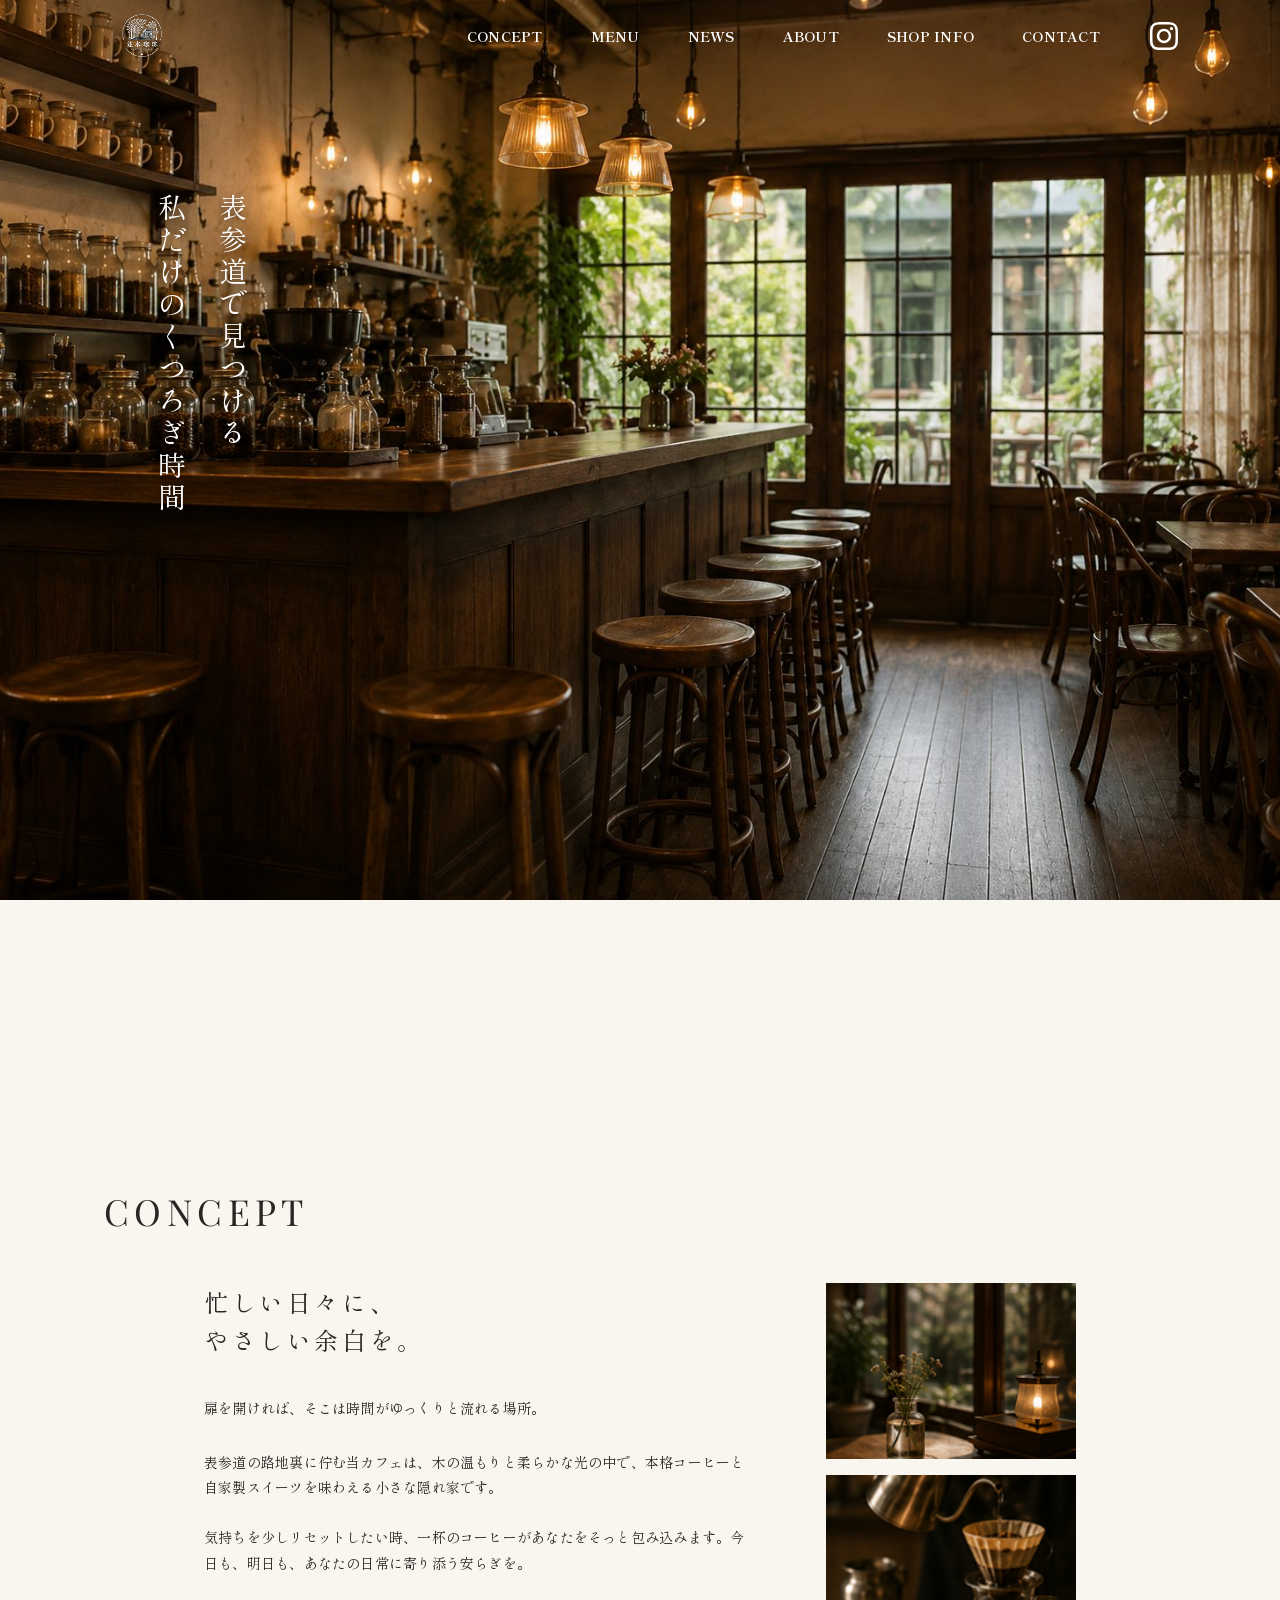
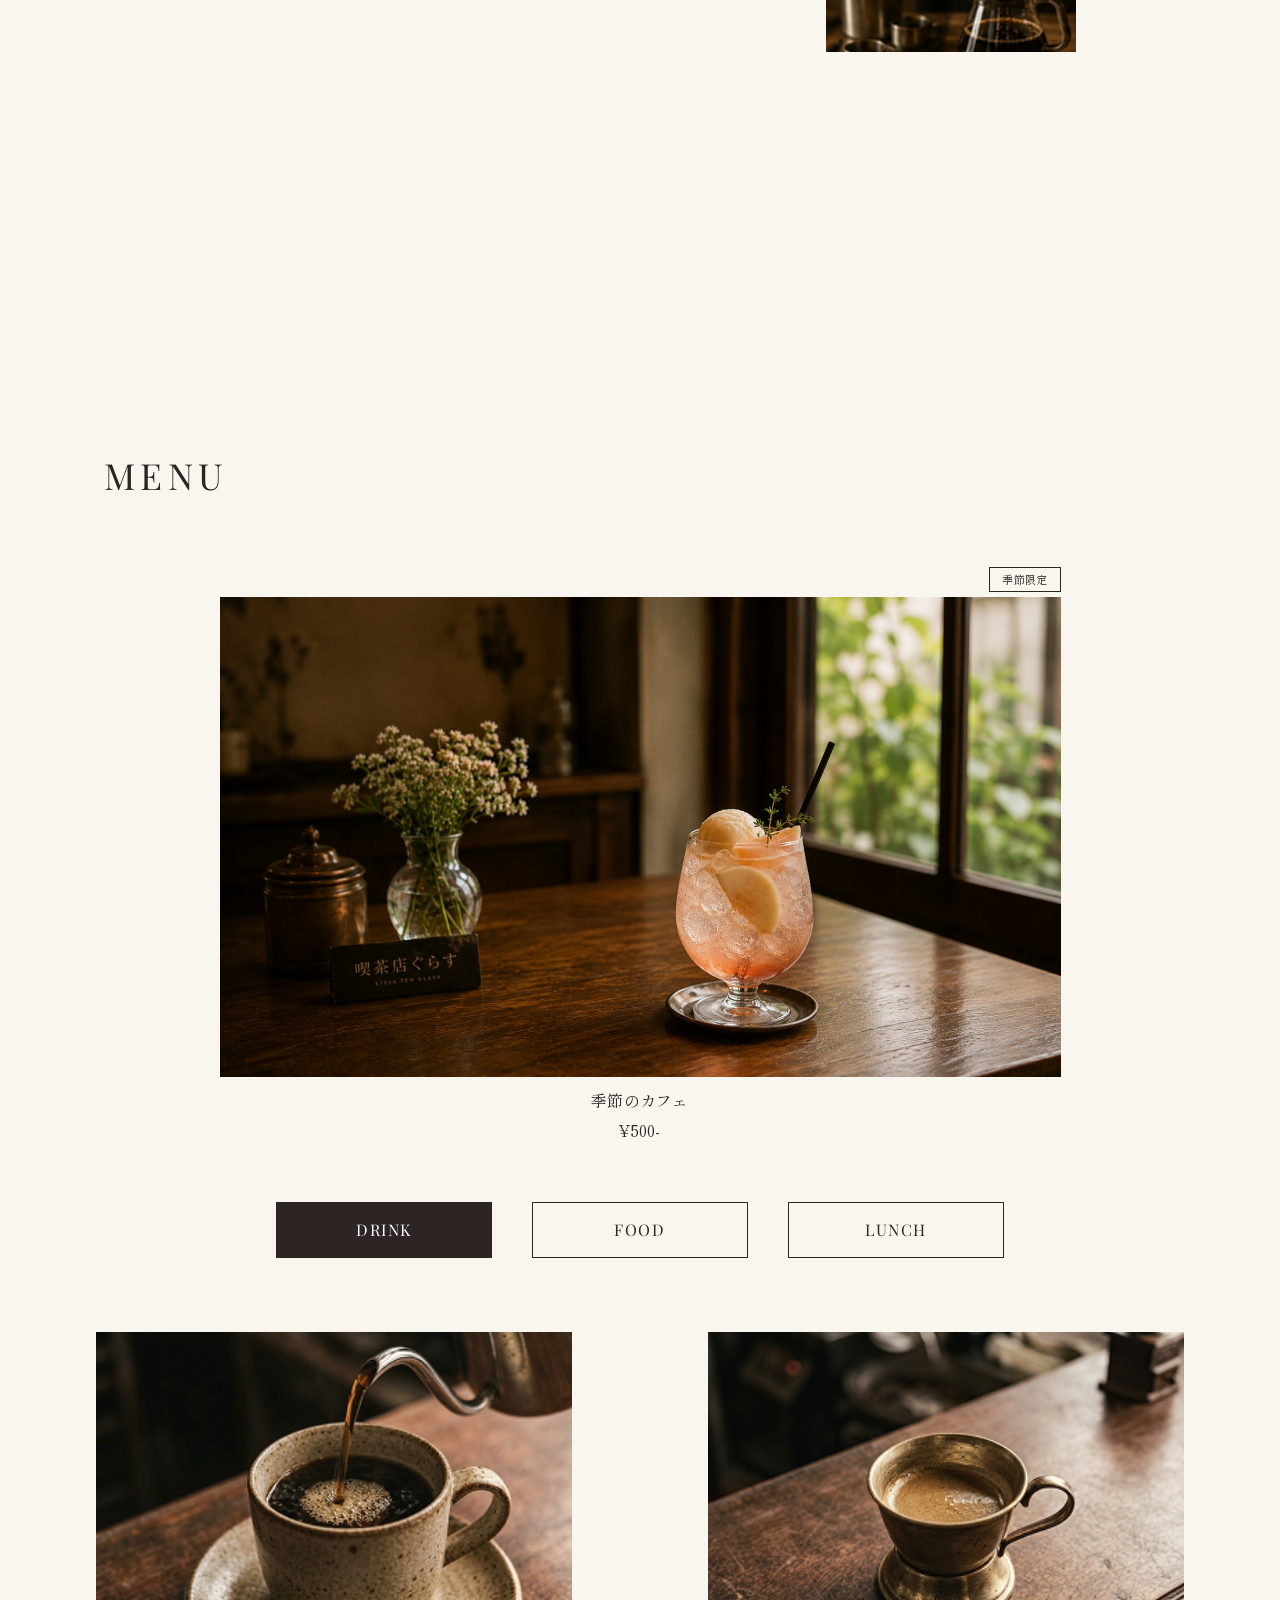
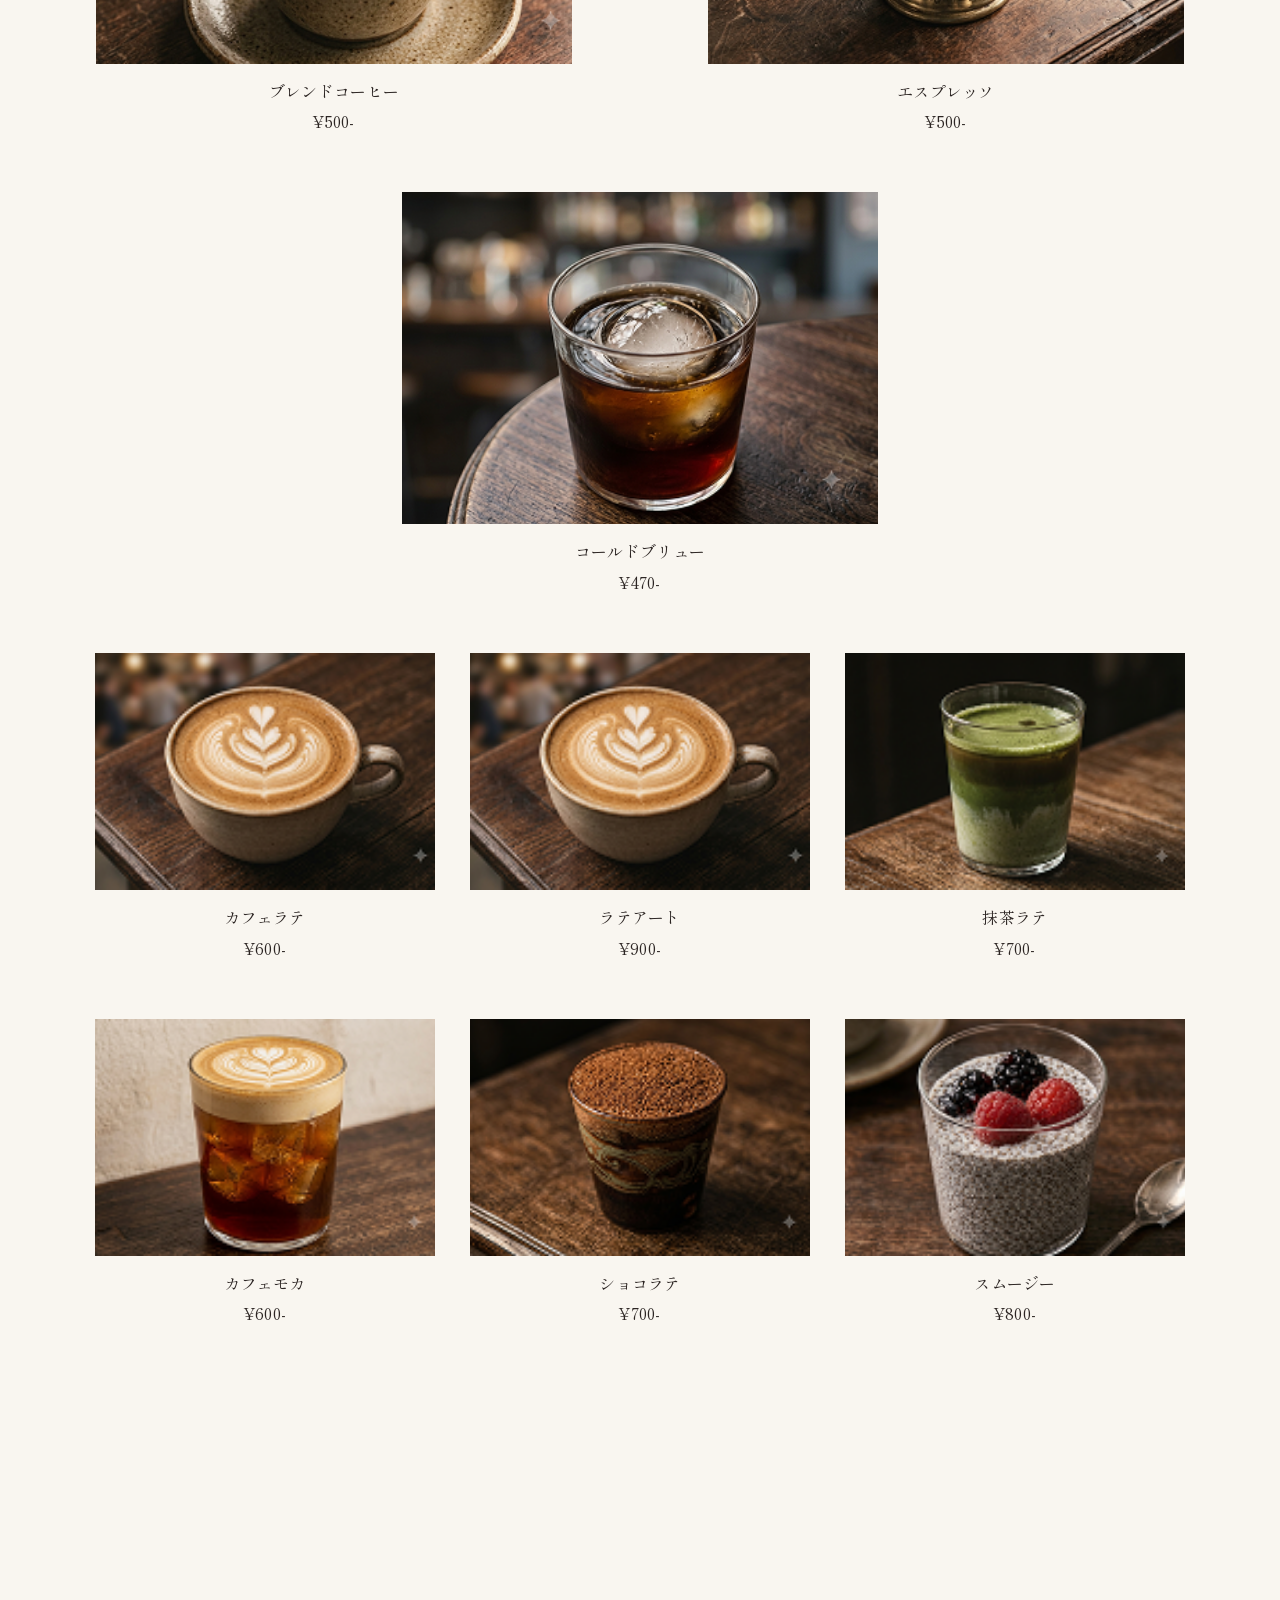
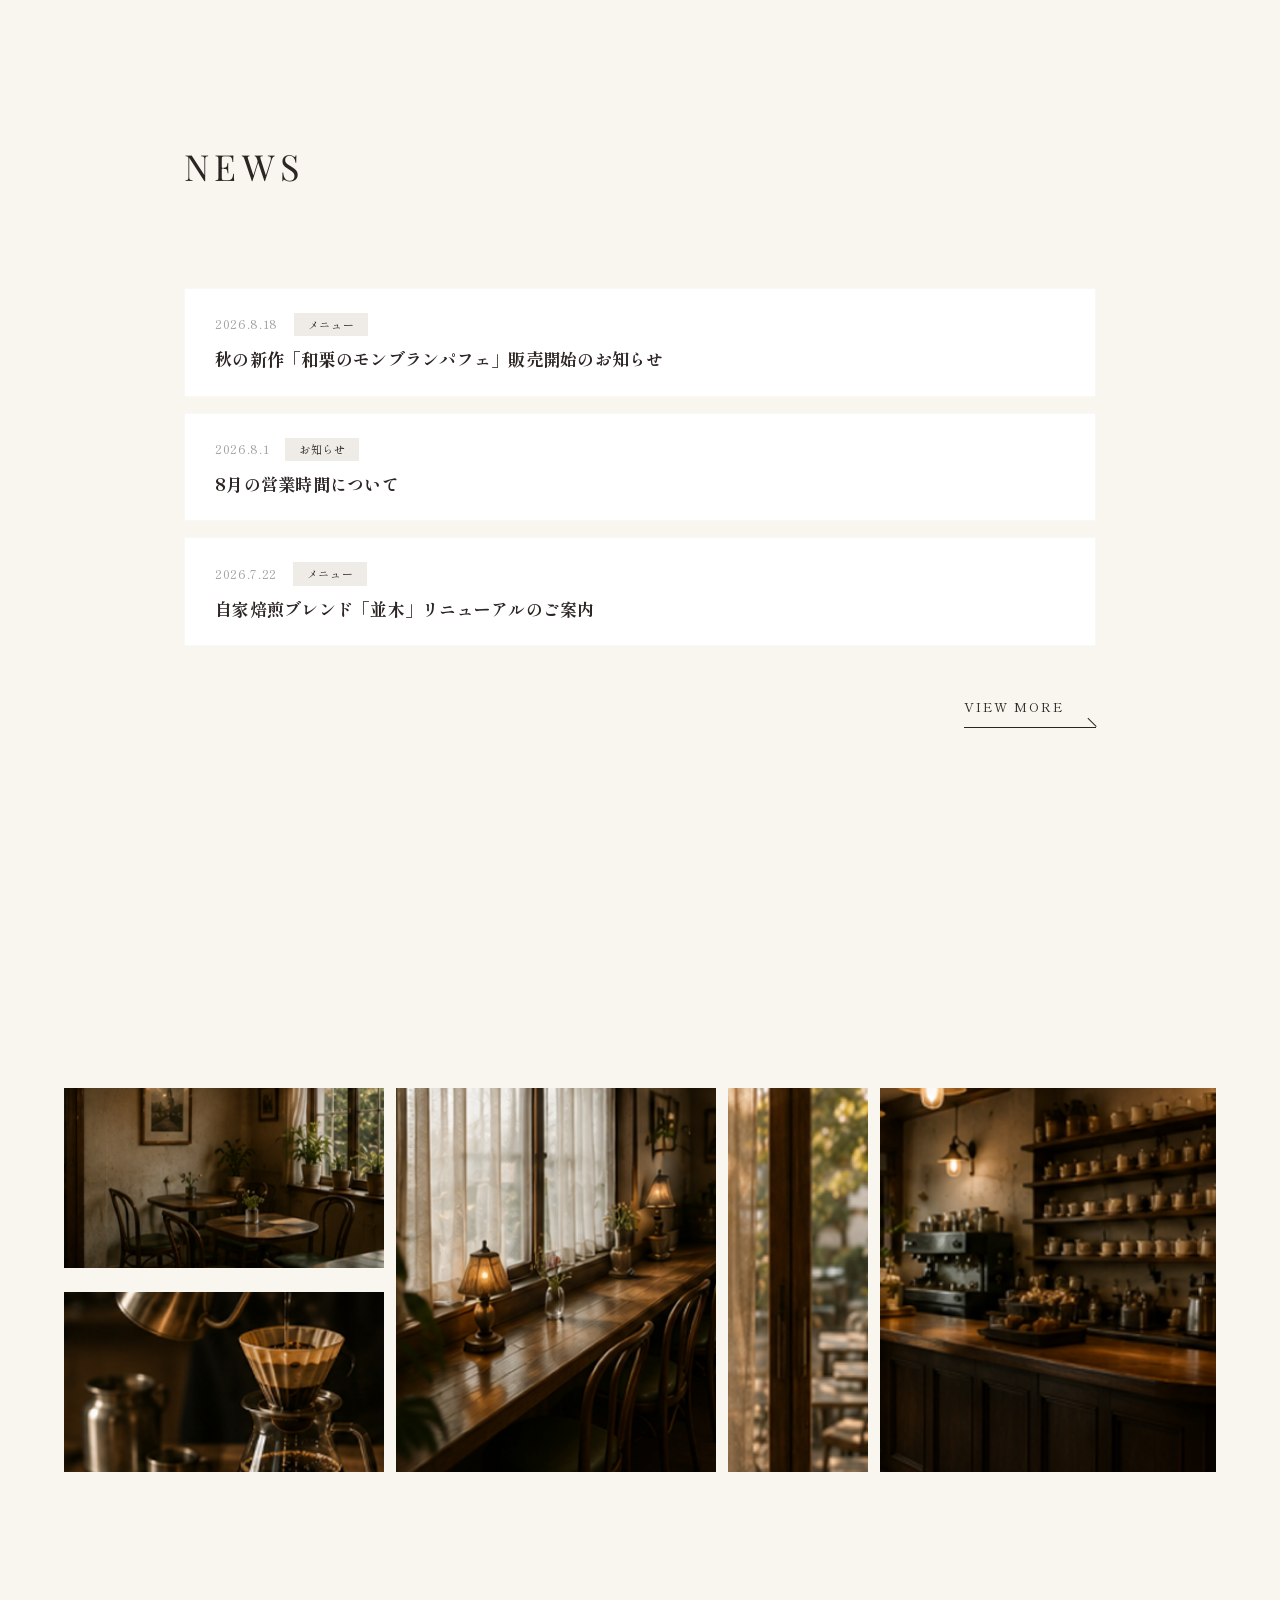
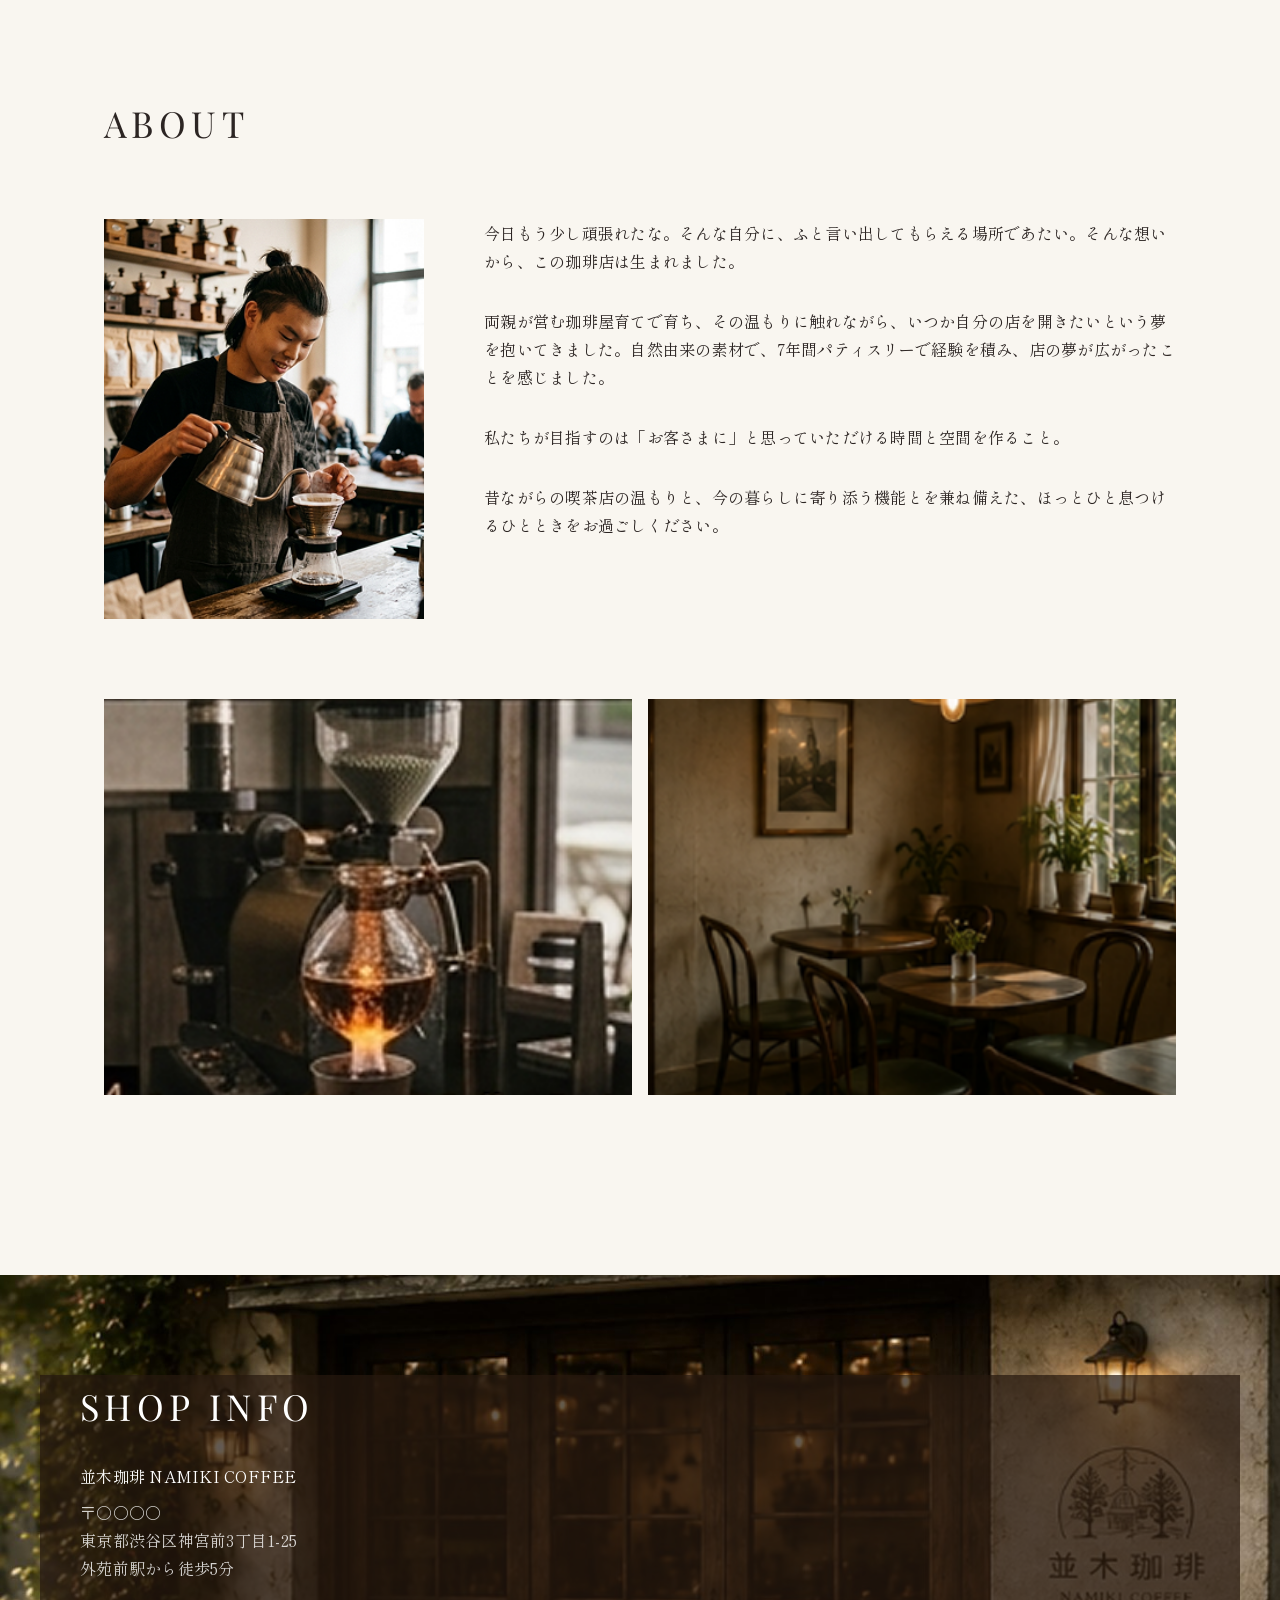
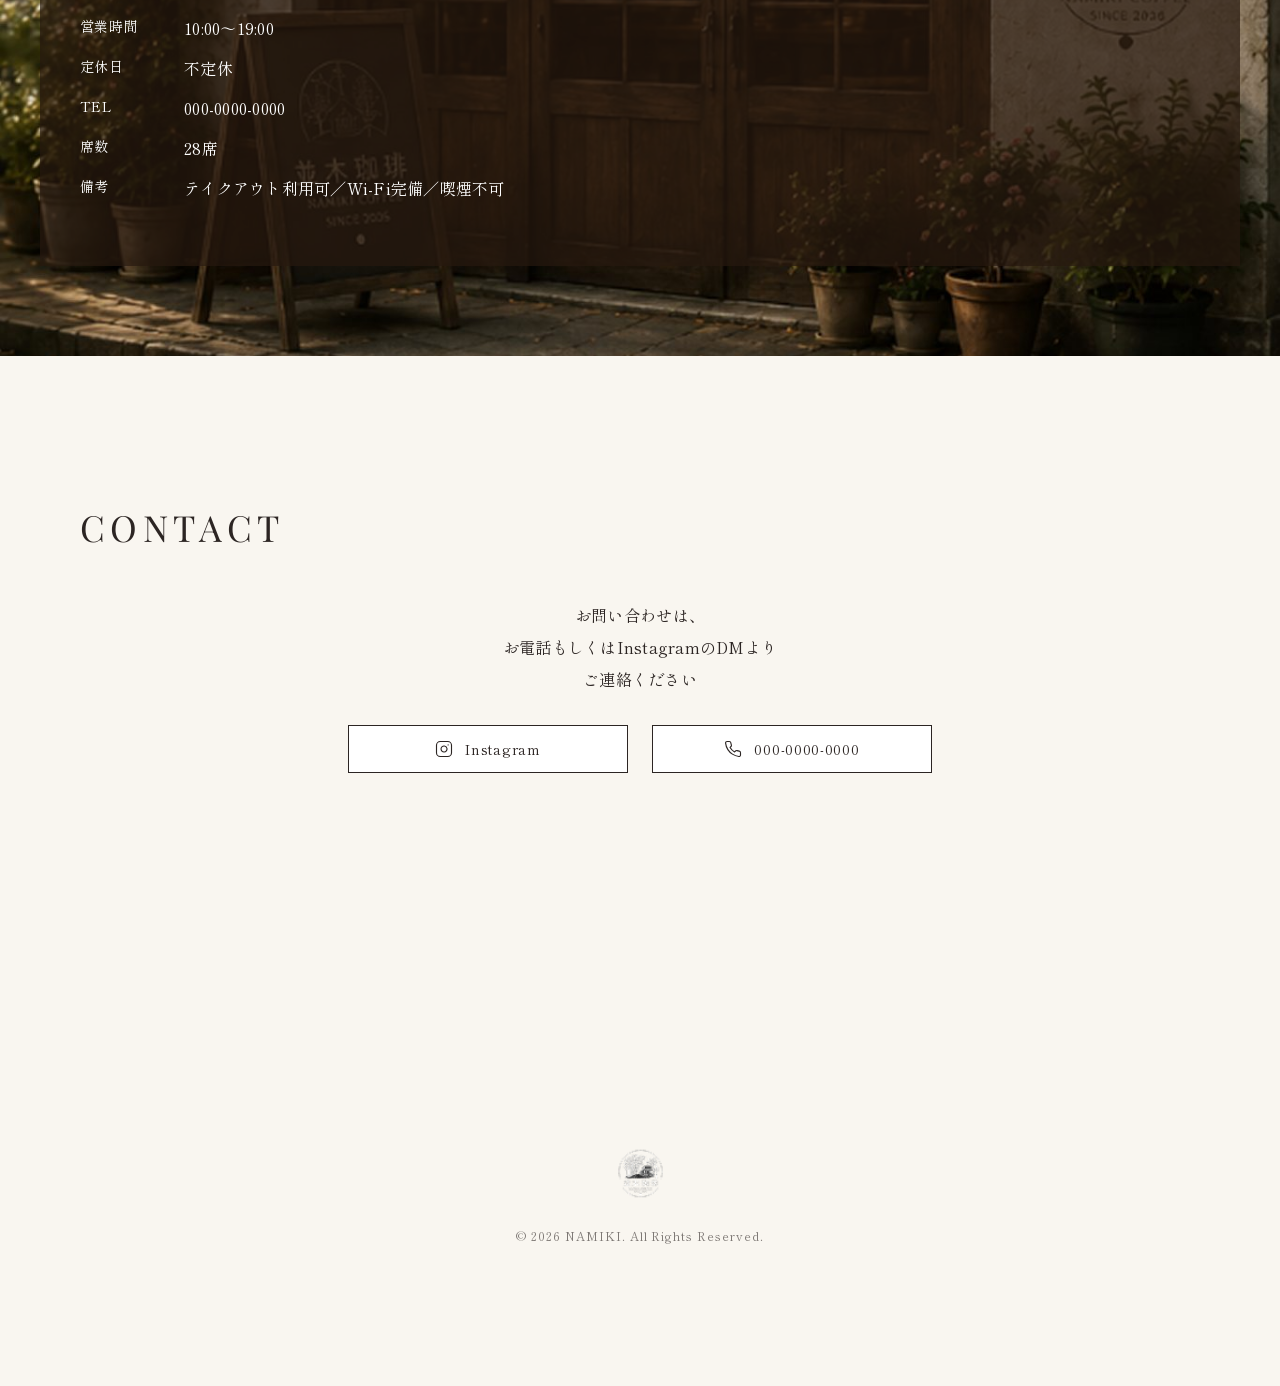
==== commit 64cb0c20: "Add remaining images and use PC background for shop info 不足していた画像 7 点を追加（LUNCH 3 点、季節限定メニュー、SHOP INF" ====
--- a/docs/index.html
+++ b/docs/index.html
@@ -217,7 +217,7 @@
             <span class="m_badge">季節限定</span>
             <div class="img_wrapper page_top__menu__featured-img">
               <img
-                src="./assets/img/img_menu_season.png"
+                src="./assets/img/img_menu_season.jpg"
                 width="750"
                 height="500"
                 alt="季節のカフェ"
@@ -512,7 +512,7 @@
                 <li class="page_top__menu__item">
                   <div class="img_wrapper page_top__menu__thumb">
                     <img
-                      src="./assets/img/img_lunch_1.png"
+                      src="./assets/img/img_lunch_1.jpg"
                       width="343"
                       height="239"
                       alt="ランチセットA"
@@ -525,7 +525,7 @@
                 <li class="page_top__menu__item">
                   <div class="img_wrapper page_top__menu__thumb">
                     <img
-                      src="./assets/img/img_lunch_2.png"
+                      src="./assets/img/img_lunch_2.jpg"
                       width="343"
                       height="239"
                       alt="ランチセットB"
@@ -538,7 +538,7 @@
                 <li class="page_top__menu__item">
                   <div class="img_wrapper page_top__menu__thumb">
                     <img
-                      src="./assets/img/img_lunch_3.png"
+                      src="./assets/img/img_lunch_3.jpg"
                       width="343"
                       height="239"
                       alt="ランチセットC"
--- a/docs/assets/css/main.css
+++ b/docs/assets/css/main.css
@@ -1788,7 +1788,7 @@
     Shop Info (page_top__shop-info)
    -------------------------------------------------------------------------- */
 .page_top__shop-info {
-  background: url(../img/img_shop_SP.png);
+  background: url(../img/img_shop_SP.jpg);
   color: var(--color-white);
   margin-left: calc(50% - 50vw);
   margin-right: calc(50% - 50vw);
@@ -1805,6 +1805,15 @@
   .page_top__shop-info .u_eyebrow {
     font-size: 36px;
     color: #fff;
+  }
+}
+
+/* PC では横長の背景画像に差し替える（SP 用画像は 376px 幅のため引き伸ばすと粗くなる） */
+@media screen and (min-width: 768px) {
+  .page_top__shop-info {
+    background-image: url(../img/img_shop_PC.jpg);
+    background-size: cover;
+    background-position: center;
   }
 }
 
